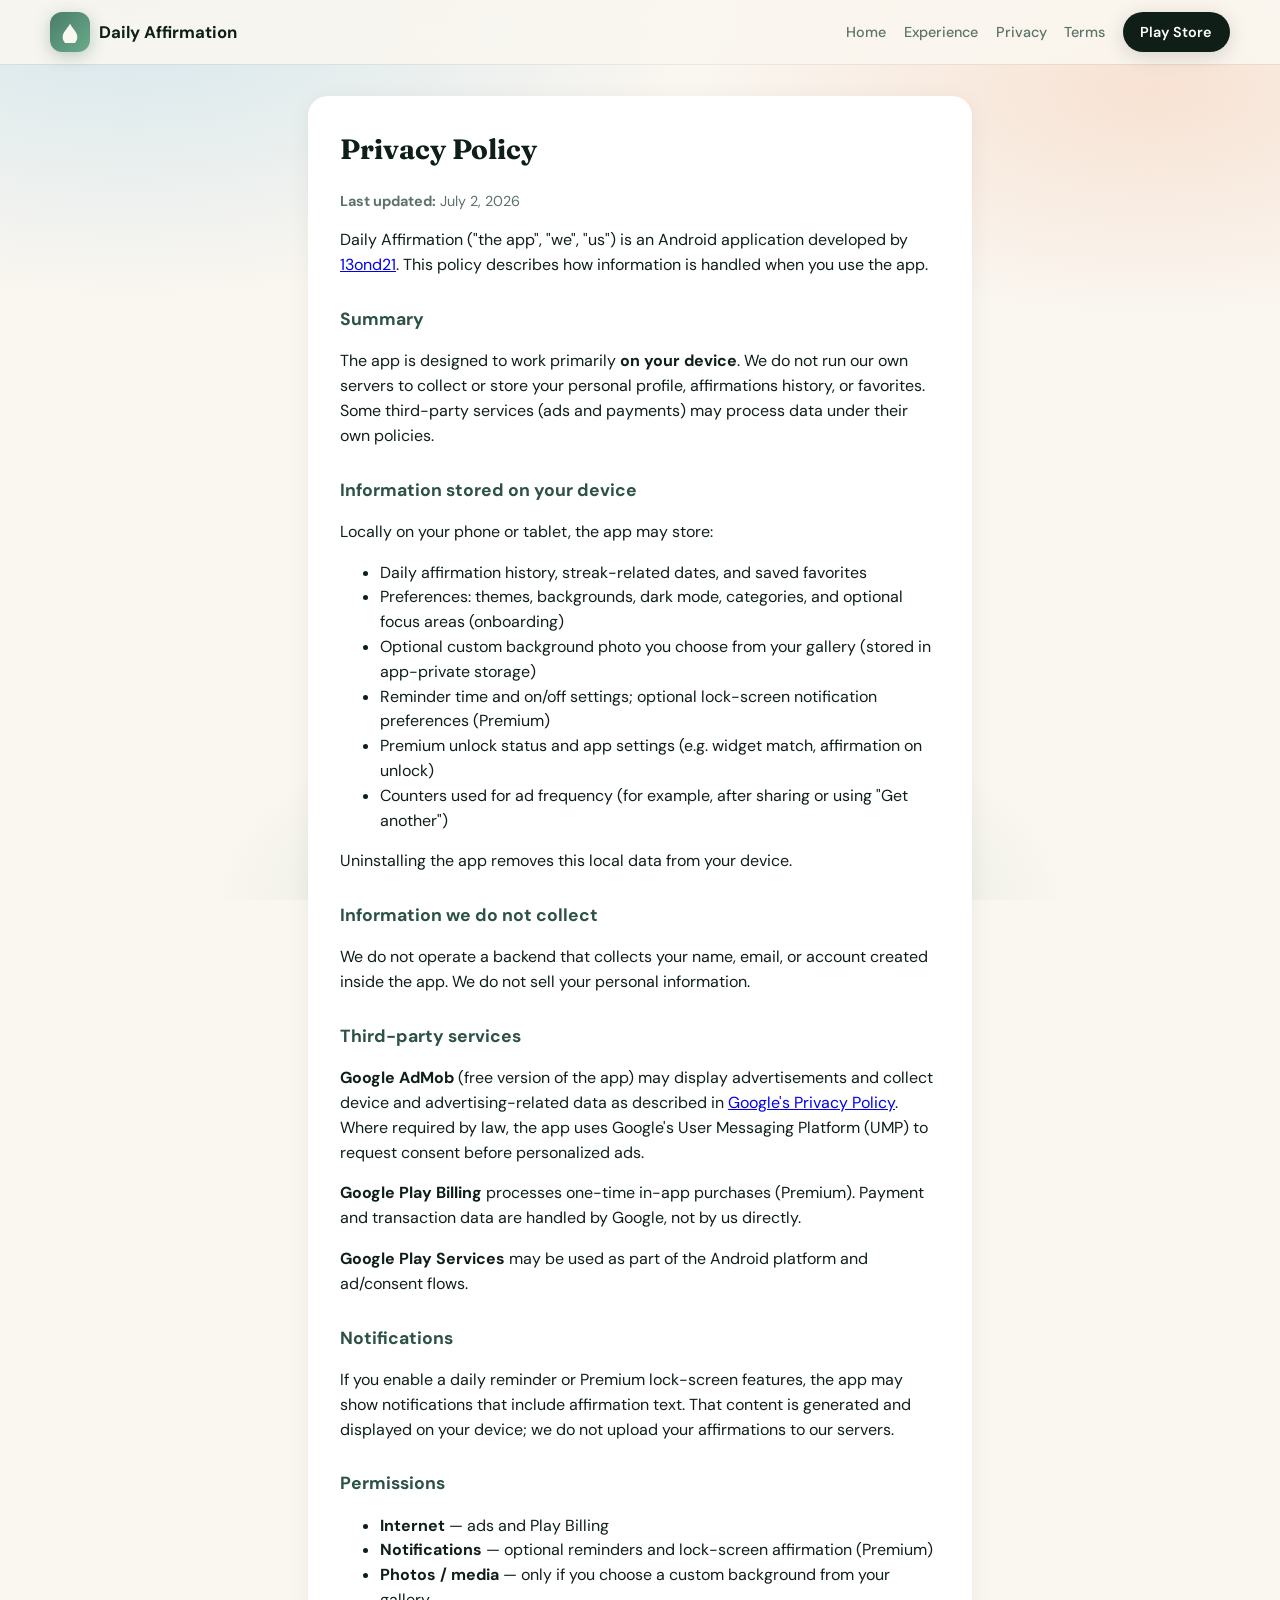
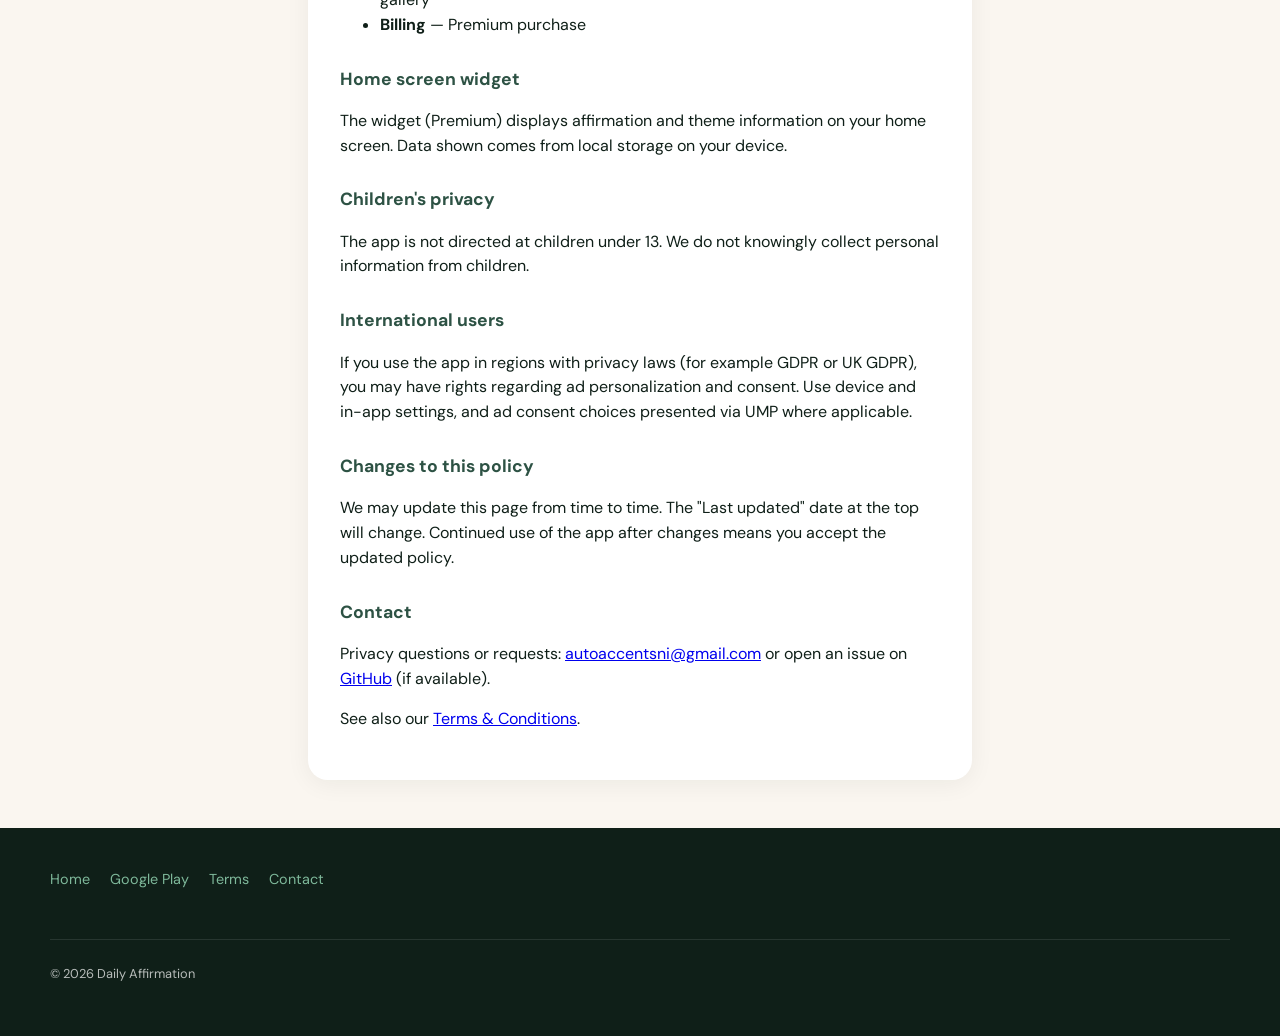
==== privacy-policy.html @ a5d5b6cd "Visual landing page: phones, bento, motion, typography" ====
<!DOCTYPE html>
<html lang="en">
<head>
  <meta charset="utf-8" />
  <meta name="viewport" content="width=device-width, initial-scale=1" />
  <title>Privacy Policy — Daily Affirmation</title>
  <link rel="stylesheet" href="styles.css" />
</head>
<body>
  <div class="page-bg" aria-hidden="true"></div>
  <header class="site-header is-scrolled">
    <div class="site-header-inner">
      <a class="brand" href="index.html"><span class="brand-mark" aria-hidden="true"><svg width="22" height="22" viewBox="0 0 24 24" fill="none"><path d="M12 3C8 10 4 12 4 18a8 8 0 1016 0c0-6-4-8-8-15z" fill="#faf6f0"/></svg></span> Daily Affirmation</a>
      <nav>
        <a href="index.html">Home</a>
        <a href="index.html#experience">Experience</a>
        <a href="privacy-policy.html">Privacy</a>
        <a href="terms-and-conditions.html">Terms</a>
        <a class="nav-cta" href="https://play.google.com/store/apps/details?id=com.dailyaffirmation.app" target="_blank" rel="noopener noreferrer">Play Store</a>
      </nav>
    </div>
  </header>
  <main class="legal">
    <div class="card">
      <h1>Privacy Policy</h1>
      <p class="meta"><strong>Last updated:</strong> July 2, 2026</p>
      <p>
        Daily Affirmation (&quot;the app&quot;, &quot;we&quot;, &quot;us&quot;) is an Android application developed by
        <a href="https://github.com/13ond21">13ond21</a>. This policy describes how information is handled when you use the app.
      </p>

      <h2>Summary</h2>
      <p>
        The app is designed to work primarily <strong>on your device</strong>. We do not run our own servers to collect or store your personal profile, affirmations history, or favorites. Some third-party services (ads and payments) may process data under their own policies.
      </p>

      <h2>Information stored on your device</h2>
      <p>Locally on your phone or tablet, the app may store:</p>
      <ul>
        <li>Daily affirmation history, streak-related dates, and saved favorites</li>
        <li>Preferences: themes, backgrounds, dark mode, categories, and optional focus areas (onboarding)</li>
        <li>Optional custom background photo you choose from your gallery (stored in app-private storage)</li>
        <li>Reminder time and on/off settings; optional lock-screen notification preferences (Premium)</li>
        <li>Premium unlock status and app settings (e.g. widget match, affirmation on unlock)</li>
        <li>Counters used for ad frequency (for example, after sharing or using &quot;Get another&quot;)</li>
      </ul>
      <p>Uninstalling the app removes this local data from your device.</p>

      <h2>Information we do not collect</h2>
      <p>
        We do not operate a backend that collects your name, email, or account created inside the app. We do not sell your personal information.
      </p>

      <h2>Third-party services</h2>
      <p><strong>Google AdMob</strong> (free version of the app) may display advertisements and collect device and advertising-related data as described in
        <a href="https://policies.google.com/privacy" rel="noopener">Google&apos;s Privacy Policy</a>.
        Where required by law, the app uses Google&apos;s User Messaging Platform (UMP) to request consent before personalized ads.
      </p>
      <p>
        <strong>Google Play Billing</strong> processes one-time in-app purchases (Premium). Payment and transaction data are handled by Google, not by us directly.
      </p>
      <p>
        <strong>Google Play Services</strong> may be used as part of the Android platform and ad/consent flows.
      </p>

      <h2>Notifications</h2>
      <p>
        If you enable a daily reminder or Premium lock-screen features, the app may show notifications that include affirmation text.
        That content is generated and displayed on your device; we do not upload your affirmations to our servers.
      </p>

      <h2>Permissions</h2>
      <ul>
        <li><strong>Internet</strong> — ads and Play Billing</li>
        <li><strong>Notifications</strong> — optional reminders and lock-screen affirmation (Premium)</li>
        <li><strong>Photos / media</strong> — only if you choose a custom background from your gallery</li>
        <li><strong>Billing</strong> — Premium purchase</li>
      </ul>

      <h2>Home screen widget</h2>
      <p>
        The widget (Premium) displays affirmation and theme information on your home screen. Data shown comes from local storage on your device.
      </p>

      <h2>Children&apos;s privacy</h2>
      <p>
        The app is not directed at children under 13. We do not knowingly collect personal information from children.
      </p>

      <h2>International users</h2>
      <p>
        If you use the app in regions with privacy laws (for example GDPR or UK GDPR), you may have rights regarding ad personalization and consent. Use device and in-app settings, and ad consent choices presented via UMP where applicable.
      </p>

      <h2>Changes to this policy</h2>
      <p>
        We may update this page from time to time. The &quot;Last updated&quot; date at the top will change. Continued use of the app after changes means you accept the updated policy.
      </p>

      <h2>Contact</h2>
      <p>
        Privacy questions or requests:
        <a href="mailto:autoaccentsni@gmail.com">autoaccentsni@gmail.com</a>
        or open an issue on
        <a href="https://github.com/13ond21/daily-affirmation-legal/issues">GitHub</a> (if available).
      </p>
      <p>See also our <a href="terms-and-conditions.html">Terms &amp; Conditions</a>.</p>
    </div>
  </main>
  <footer class="site-footer">
    <div class="footer-inner">
      <div class="footer-links">
        <a href="index.html">Home</a>
        <a href="https://play.google.com/store/apps/details?id=com.dailyaffirmation.app" target="_blank" rel="noopener noreferrer">Google Play</a>
        <a href="terms-and-conditions.html">Terms</a>
        <a href="mailto:autoaccentsni@gmail.com">Contact</a>
      </div>
      <p class="footer-copy">&copy; 2026 Daily Affirmation</p>
    </div>
  </footer>
</body>
</html>
---- styles.css ----
@import url("https://fonts.googleapis.com/css2?family=Fraunces:ital,opsz,wght@0,9..144,500;0,9..144,700;1,9..144,500&family=DM+Sans:ital,opsz,wght@0,9..40,400;0,9..40,500;0,9..40,600;0,9..40,700;1,9..40,400&display=swap");

:root {
  --font-display: "Fraunces", Georgia, serif;
  --font-body: "DM Sans", system-ui, sans-serif;
  --ink: #0f1f18;
  --ink-soft: #2a4038;
  --muted: #5c7369;
  --mint: #7eb89a;
  --sage: #4a7c6a;
  --sage-deep: #2d5244;
  --cream: #faf6f0;
  --peach: #f4c4a8;
  --lavender: #c8b8e8;
  --sky: #a8d4e8;
  --card: rgba(255, 255, 255, 0.72);
  --glass: rgba(255, 255, 255, 0.55);
  --radius: 20px;
  --radius-lg: 28px;
  --shadow: 0 24px 80px rgba(15, 31, 24, 0.12);
  --max: 1180px;
  --play: #0d0d0d;
}

*, *::before, *::after { box-sizing: border-box; }
html { scroll-behavior: smooth; }

body {
  margin: 0;
  font-family: var(--font-body);
  color: var(--ink);
  background: var(--cream);
  line-height: 1.55;
  overflow-x: hidden;
}

/* Ambient background */
.page-bg {
  position: fixed;
  inset: 0;
  z-index: -1;
  background:
    radial-gradient(ellipse 80% 60% at 10% 0%, rgba(168, 212, 232, 0.45) 0%, transparent 55%),
    radial-gradient(ellipse 70% 50% at 90% 10%, rgba(244, 196, 168, 0.4) 0%, transparent 50%),
    radial-gradient(ellipse 60% 40% at 50% 100%, rgba(126, 184, 154, 0.35) 0%, transparent 55%),
    var(--cream);
}

/* Header */
.site-header {
  position: fixed;
  top: 0;
  left: 0;
  right: 0;
  z-index: 200;
  padding: 0.75rem 1.25rem;
  transition: background 0.3s, box-shadow 0.3s;
}

.site-header.is-scrolled {
  background: rgba(250, 246, 240, 0.88);
  backdrop-filter: blur(16px);
  box-shadow: 0 1px 0 rgba(15, 31, 24, 0.06);
}

.site-header-inner {
  max-width: var(--max);
  margin: 0 auto;
  display: flex;
  align-items: center;
  justify-content: space-between;
  gap: 1rem;
}

.brand {
  display: flex;
  align-items: center;
  gap: 0.55rem;
  text-decoration: none;
  color: var(--ink);
  font-weight: 700;
  font-size: 1.05rem;
}

.brand-mark {
  width: 40px;
  height: 40px;
  border-radius: 12px;
  background: linear-gradient(135deg, var(--sage) 0%, #6aab8a 100%);
  box-shadow: 0 4px 16px rgba(74, 124, 106, 0.35);
  display: grid;
  place-items: center;
}

.brand-mark svg { display: block; }

nav {
  display: flex;
  align-items: center;
  gap: 0.15rem 1.1rem;
}

nav a {
  color: var(--muted);
  text-decoration: none;
  font-size: 0.9rem;
  font-weight: 500;
  padding: 0.35rem 0;
}

nav a:hover { color: var(--sage-deep); }

.nav-cta {
  background: var(--ink) !important;
  color: #fff !important;
  padding: 0.55rem 1.1rem !important;
  border-radius: 999px;
  font-weight: 600 !important;
  box-shadow: 0 4px 20px rgba(0, 0, 0, 0.15);
}

.nav-cta:hover { transform: translateY(-1px); color: #fff !important; }

@media (max-width: 720px) {
  nav a:not(.nav-cta) { display: none; }
}

/* Hero */
.hero {
  padding: 7rem 1.25rem 4rem;
  position: relative;
}

.hero-grid {
  max-width: var(--max);
  margin: 0 auto;
  display: grid;
  grid-template-columns: 1fr;
  gap: 3rem;
  align-items: center;
}

@media (min-width: 960px) {
  .hero-grid { grid-template-columns: 1fr 1.05fr; gap: 2rem; }
}

.hero-copy { position: relative; z-index: 2; }

.pill-row {
  display: flex;
  flex-wrap: wrap;
  gap: 0.5rem;
  margin-bottom: 1.25rem;
}

.pill {
  font-size: 0.72rem;
  font-weight: 600;
  letter-spacing: 0.04em;
  text-transform: uppercase;
  padding: 0.4rem 0.85rem;
  border-radius: 999px;
  background: var(--glass);
  border: 1px solid rgba(255, 255, 255, 0.8);
  backdrop-filter: blur(8px);
  color: var(--sage-deep);
}

.hero h1 {
  font-family: var(--font-display);
  font-size: clamp(2.35rem, 5.5vw, 3.5rem);
  font-weight: 700;
  line-height: 1.08;
  margin: 0 0 1.1rem;
  letter-spacing: -0.02em;
}

.hero h1 em {
  font-style: italic;
  font-weight: 500;
  color: var(--sage);
}

.hero-lead {
  font-size: 1.12rem;
  color: var(--muted);
  max-width: 28rem;
  margin: 0 0 1.75rem;
}

.store-row {
  display: flex;
  flex-wrap: wrap;
  gap: 0.85rem;
  align-items: center;
}

.play-badge {
  display: inline-flex;
  align-items: center;
  gap: 0.65rem;
  padding: 0.65rem 1.25rem 0.65rem 1rem;
  background: var(--play);
  color: #fff;
  text-decoration: none;
  border-radius: 14px;
  transition: transform 0.2s, box-shadow 0.2s;
  box-shadow: 0 12px 40px rgba(0, 0, 0, 0.2);
}

.play-badge:hover {
  transform: translateY(-3px) scale(1.02);
  box-shadow: 0 20px 50px rgba(0, 0, 0, 0.25);
  color: #fff;
}

.play-badge-text { display: flex; flex-direction: column; line-height: 1.15; }
.play-badge-text small { font-size: 0.65rem; opacity: 0.85; font-weight: 500; }
.play-badge-text strong { font-size: 1.05rem; font-weight: 700; }

.link-arrow {
  color: var(--sage-deep);
  font-weight: 600;
  text-decoration: none;
  display: inline-flex;
  align-items: center;
  gap: 0.35rem;
}

.link-arrow:hover { gap: 0.55rem; }

/* Phone cluster */
.phone-stage {
  position: relative;
  min-height: 420px;
  display: flex;
  justify-content: center;
  align-items: center;
}

.phone-float {
  position: absolute;
  width: min(200px, 42vw);
  border-radius: 32px;
  padding: 10px;
  background: linear-gradient(145deg, #2a2a2e, #0a0a0c);
  box-shadow: var(--shadow);
  transition: transform 0.5s cubic-bezier(0.22, 1, 0.36, 1);
}

.phone-float:nth-child(1) {
  transform: rotate(-12deg) translateX(-55%) translateY(8%);
  z-index: 1;
  opacity: 0.92;
}

.phone-float:nth-child(2) {
  transform: rotate(0deg) translateY(-4%);
  z-index: 3;
  width: min(230px, 48vw);
}

.phone-float:nth-child(3) {
  transform: rotate(11deg) translateX(55%) translateY(12%);
  z-index: 2;
  opacity: 0.92;
}

@media (max-width: 959px) {
  .phone-float:nth-child(1),
  .phone-float:nth-child(3) { display: none; }
  .phone-float:nth-child(2) { position: relative; transform: none; }
  .phone-stage { min-height: auto; }
}

.phone-screen {
  border-radius: 26px;
  overflow: hidden;
  aspect-ratio: 9 / 19.5;
  display: flex;
  flex-direction: column;
  font-size: 10px;
}

.screen-home {
  background: linear-gradient(165deg, #5a8a6e 0%, #1a3328 55%, #0d1812 100%);
  padding: 1.4em 1em 0.8em;
  flex: 1;
  display: flex;
  flex-direction: column;
}

.screen-status {
  height: 1.2em;
  opacity: 0.5;
  border-radius: 4px;
  background: rgba(255,255,255,0.2);
  margin-bottom: 1.5em;
  width: 35%;
}

.screen-quote {
  flex: 1;
  display: flex;
  align-items: center;
  justify-content: center;
  text-align: center;
  color: #f8f4ee;
  font-family: var(--font-display);
  font-size: 1.15em;
  line-height: 1.45;
  padding: 0 0.5em;
  font-style: italic;
}

.screen-chips {
  display: flex;
  gap: 0.4em;
  justify-content: center;
  flex-wrap: wrap;
  margin-bottom: 0.8em;
}

.screen-chips span {
  padding: 0.35em 0.65em;
  border-radius: 999px;
  background: rgba(255,255,255,0.15);
  color: rgba(255,255,255,0.9);
  font-size: 0.75em;
  font-weight: 600;
}

.screen-nav {
  display: flex;
  justify-content: space-around;
  padding: 0.65em 0;
  background: rgba(0,0,0,0.35);
  border-radius: 16px 16px 0 0;
  margin: 0 -1em -0.8em;
}

.screen-nav span {
  font-size: 0.7em;
  color: rgba(255,255,255,0.45);
  font-weight: 600;
}

.screen-nav span.active { color: #b8e8d0; }

.screen-themes {
  background: linear-gradient(180deg, #e8f4f0, #fff);
  padding: 1em;
  flex: 1;
}

.theme-grid-mini {
  display: grid;
  grid-template-columns: repeat(3, 1fr);
  gap: 0.45em;
  margin-top: 0.8em;
}

.theme-tile {
  aspect-ratio: 1;
  border-radius: 10px;
  border: 2px solid transparent;
}

.theme-tile.sel { border-color: var(--sage); }

.screen-discover {
  background: #f5f0e8;
  padding: 1em;
  flex: 1;
}

.cat-list {
  display: flex;
  flex-direction: column;
  gap: 0.4em;
  margin-top: 0.6em;
}

.cat-row {
  display: flex;
  align-items: center;
  gap: 0.5em;
  padding: 0.5em 0.6em;
  background: #fff;
  border-radius: 10px;
  font-size: 0.85em;
  font-weight: 600;
  color: var(--ink-soft);
}

.cat-dot {
  width: 8px;
  height: 8px;
  border-radius: 50%;
  background: var(--mint);
}

/* Marquee */
.marquee-wrap {
  overflow: hidden;
  padding: 1.25rem 0;
  border-block: 1px solid rgba(15, 31, 24, 0.06);
  background: rgba(255, 255, 255, 0.4);
}

.marquee {
  display: flex;
  gap: 0.75rem;
  width: max-content;
  animation: marquee 35s linear infinite;
}

@media (prefers-reduced-motion: reduce) {
  .marquee { animation: none; flex-wrap: wrap; justify-content: center; width: 100%; padding: 0 1rem; }
}

@keyframes marquee {
  0% { transform: translateX(0); }
  100% { transform: translateX(-50%); }
}

.marquee span {
  flex-shrink: 0;
  padding: 0.5rem 1rem;
  background: #fff;
  border-radius: 999px;
  font-size: 0.85rem;
  font-weight: 600;
  color: var(--ink-soft);
  box-shadow: 0 2px 12px rgba(0,0,0,0.04);
}

/* Sections */
.section {
  padding: 5rem 1.25rem;
}

.section-head {
  max-width: 36rem;
  margin: 0 auto 3rem;
  text-align: center;
}

.section-head h2 {
  font-family: var(--font-display);
  font-size: clamp(1.85rem, 4vw, 2.5rem);
  margin: 0 0 0.75rem;
  letter-spacing: -0.02em;
}

.section-head p {
  margin: 0;
  color: var(--muted);
  font-size: 1.05rem;
}

/* Bento */
.bento {
  max-width: var(--max);
  margin: 0 auto;
  display: grid;
  grid-template-columns: repeat(12, 1fr);
  gap: 1rem;
}

.bento-card {
  grid-column: span 12;
  border-radius: var(--radius-lg);
  padding: 1.75rem;
  position: relative;
  overflow: hidden;
  min-height: 200px;
  display: flex;
  flex-direction: column;
  justify-content: flex-end;
  border: 1px solid rgba(255, 255, 255, 0.6);
  box-shadow: 0 8px 32px rgba(15, 31, 24, 0.06);
}

@media (min-width: 700px) {
  .bento-card.span-7 { grid-column: span 7; }
  .bento-card.span-5 { grid-column: span 5; }
  .bento-card.span-4 { grid-column: span 4; }
  .bento-card.span-8 { grid-column: span 8; }
  .bento-card.span-6 { grid-column: span 6; }
}

.bento-card h3 {
  font-family: var(--font-display);
  font-size: 1.35rem;
  margin: 0 0 0.4rem;
  position: relative;
  z-index: 1;
}

.bento-card p {
  margin: 0;
  font-size: 0.95rem;
  color: var(--ink-soft);
  opacity: 0.9;
  position: relative;
  z-index: 1;
  max-width: 28rem;
}

.bento-icon {
  position: absolute;
  top: 1.25rem;
  right: 1.25rem;
  width: 48px;
  height: 48px;
  border-radius: 14px;
  background: rgba(255,255,255,0.5);
  display: grid;
  place-items: center;
}

.bento-deco {
  position: absolute;
  inset: 0;
  pointer-events: none;
}

.card-daily { background: linear-gradient(135deg, #d4ebe4 0%, #a8d4c8 100%); }
.card-themes { background: linear-gradient(135deg, #f0e0f8 0%, #c8b8e8 50%, #a8d4e8 100%); }
.card-streak { background: linear-gradient(135deg, #fff0e0 0%, #f4c4a8 100%); }
.card-widget { background: linear-gradient(135deg, #1a3328 0%, #2d5244 100%); color: #fff; }
.card-widget p { color: rgba(255,255,255,0.85); }
.card-widget h3 { color: #fff; }

.widget-preview {
  position: absolute;
  top: 1.5rem;
  left: 1.5rem;
  right: 3rem;
  padding: 1rem;
  background: rgba(255,255,255,0.12);
  border-radius: 16px;
  backdrop-filter: blur(8px);
  font-size: 0.8rem;
  font-style: italic;
  color: #e8f4f0;
  line-height: 1.4;
}

.card-library { background: linear-gradient(135deg, #faf6f0 0%, #e8ddd0 100%); }
.card-voice { background: linear-gradient(135deg, #e0eef5 0%, #b8d4e8 100%); }

/* Visual strip */
.visual-strip {
  max-width: var(--max);
  margin: 0 auto;
  display: grid;
  grid-template-columns: 1fr;
  gap: 2rem;
  align-items: center;
}

@media (min-width: 900px) {
  .visual-strip { grid-template-columns: 1fr 1fr; }
}

.strip-panel {
  border-radius: var(--radius-lg);
  padding: 2rem;
  background: #fff;
  box-shadow: var(--shadow);
  border: 1px solid rgba(15, 31, 24, 0.05);
}

.swatches {
  display: flex;
  gap: 0.65rem;
  flex-wrap: wrap;
  margin-top: 1.25rem;
}

.swatch {
  width: 52px;
  height: 52px;
  border-radius: 50%;
  box-shadow: 0 4px 16px rgba(0,0,0,0.12);
  border: 3px solid #fff;
}

.swatch.ring { outline: 3px solid var(--sage); outline-offset: 2px; }

/* Premium */
.premium-section {
  background: var(--ink);
  color: #fff;
  border-radius: var(--radius-lg);
  max-width: var(--max);
  margin: 0 auto;
  padding: 3rem 2rem;
  position: relative;
  overflow: hidden;
}

.premium-section::before {
  content: "";
  position: absolute;
  width: 400px;
  height: 400px;
  background: radial-gradient(circle, rgba(126, 184, 154, 0.35) 0%, transparent 70%);
  top: -100px;
  right: -100px;
}

.premium-grid {
  display: grid;
  grid-template-columns: 1fr;
  gap: 2rem;
  position: relative;
  z-index: 1;
}

@media (min-width: 768px) {
  .premium-grid { grid-template-columns: 1fr 1fr; align-items: center; }
}

.premium-section h2 {
  font-family: var(--font-display);
  font-size: 2rem;
  margin: 0 0 1rem;
}

.premium-list {
  list-style: none;
  padding: 0;
  margin: 0;
}

.premium-list li {
  padding: 0.55rem 0 0.55rem 1.75rem;
  position: relative;
  color: rgba(255,255,255,0.9);
  font-size: 0.98rem;
}

.premium-list li::before {
  content: "";
  position: absolute;
  left: 0;
  top: 0.85rem;
  width: 8px;
  height: 8px;
  border-radius: 50%;
  background: var(--mint);
  box-shadow: 0 0 12px var(--mint);
}

.play-badge.light {
  background: #fff;
  color: var(--ink);
}

.play-badge.light:hover { color: var(--ink); }

/* Stats */
.stats-row {
  display: grid;
  grid-template-columns: repeat(3, 1fr);
  gap: 1rem;
  max-width: var(--max);
  margin: 0 auto 3rem;
  text-align: center;
}

.stat-num {
  font-family: var(--font-display);
  font-size: 2rem;
  font-weight: 700;
  color: var(--sage-deep);
  display: block;
}

.stat-label {
  font-size: 0.8rem;
  color: var(--muted);
  font-weight: 600;
  text-transform: uppercase;
  letter-spacing: 0.05em;
}

/* CTA */
.cta-final {
  text-align: center;
  padding: 4rem 1.25rem 5rem;
}

.cta-final h2 {
  font-family: var(--font-display);
  font-size: clamp(1.75rem, 4vw, 2.25rem);
  margin: 0 0 1.5rem;
}

/* Reveal */
[data-reveal] {
  opacity: 0;
  transform: translateY(28px);
  transition: opacity 0.7s ease, transform 0.7s cubic-bezier(0.22, 1, 0.36, 1);
}

[data-reveal].is-visible {
  opacity: 1;
  transform: translateY(0);
}

[data-reveal-delay="1"] { transition-delay: 0.1s; }
[data-reveal-delay="2"] { transition-delay: 0.2s; }

/* Legal pages */
main.legal {
  max-width: 44rem;
  margin: 0 auto;
  padding: 6rem 1.25rem 3rem;
}

.card {
  background: #fff;
  border-radius: var(--radius);
  padding: 2rem;
  box-shadow: 0 4px 24px rgba(15, 31, 24, 0.06);
}

.card h1 { font-family: var(--font-display); font-size: 1.75rem; margin-top: 0; }
.card h2 { font-size: 1.1rem; margin-top: 1.75rem; color: var(--sage-deep); }
.meta { color: var(--muted); font-size: 0.9rem; }

.site-footer {
  background: var(--ink);
  color: rgba(255, 255, 255, 0.7);
  padding: 2.5rem 1.25rem;
  font-size: 0.9rem;
}

.footer-inner {
  max-width: var(--max);
  margin: 0 auto;
  display: flex;
  flex-wrap: wrap;
  justify-content: space-between;
  gap: 1.5rem;
}

.site-footer a { color: var(--mint); text-decoration: none; }
.footer-links { display: flex; flex-wrap: wrap; gap: 1.25rem; }
.footer-copy { width: 100%; margin-top: 1.5rem; padding-top: 1.5rem; border-top: 1px solid rgba(255,255,255,0.1); font-size: 0.8rem; }
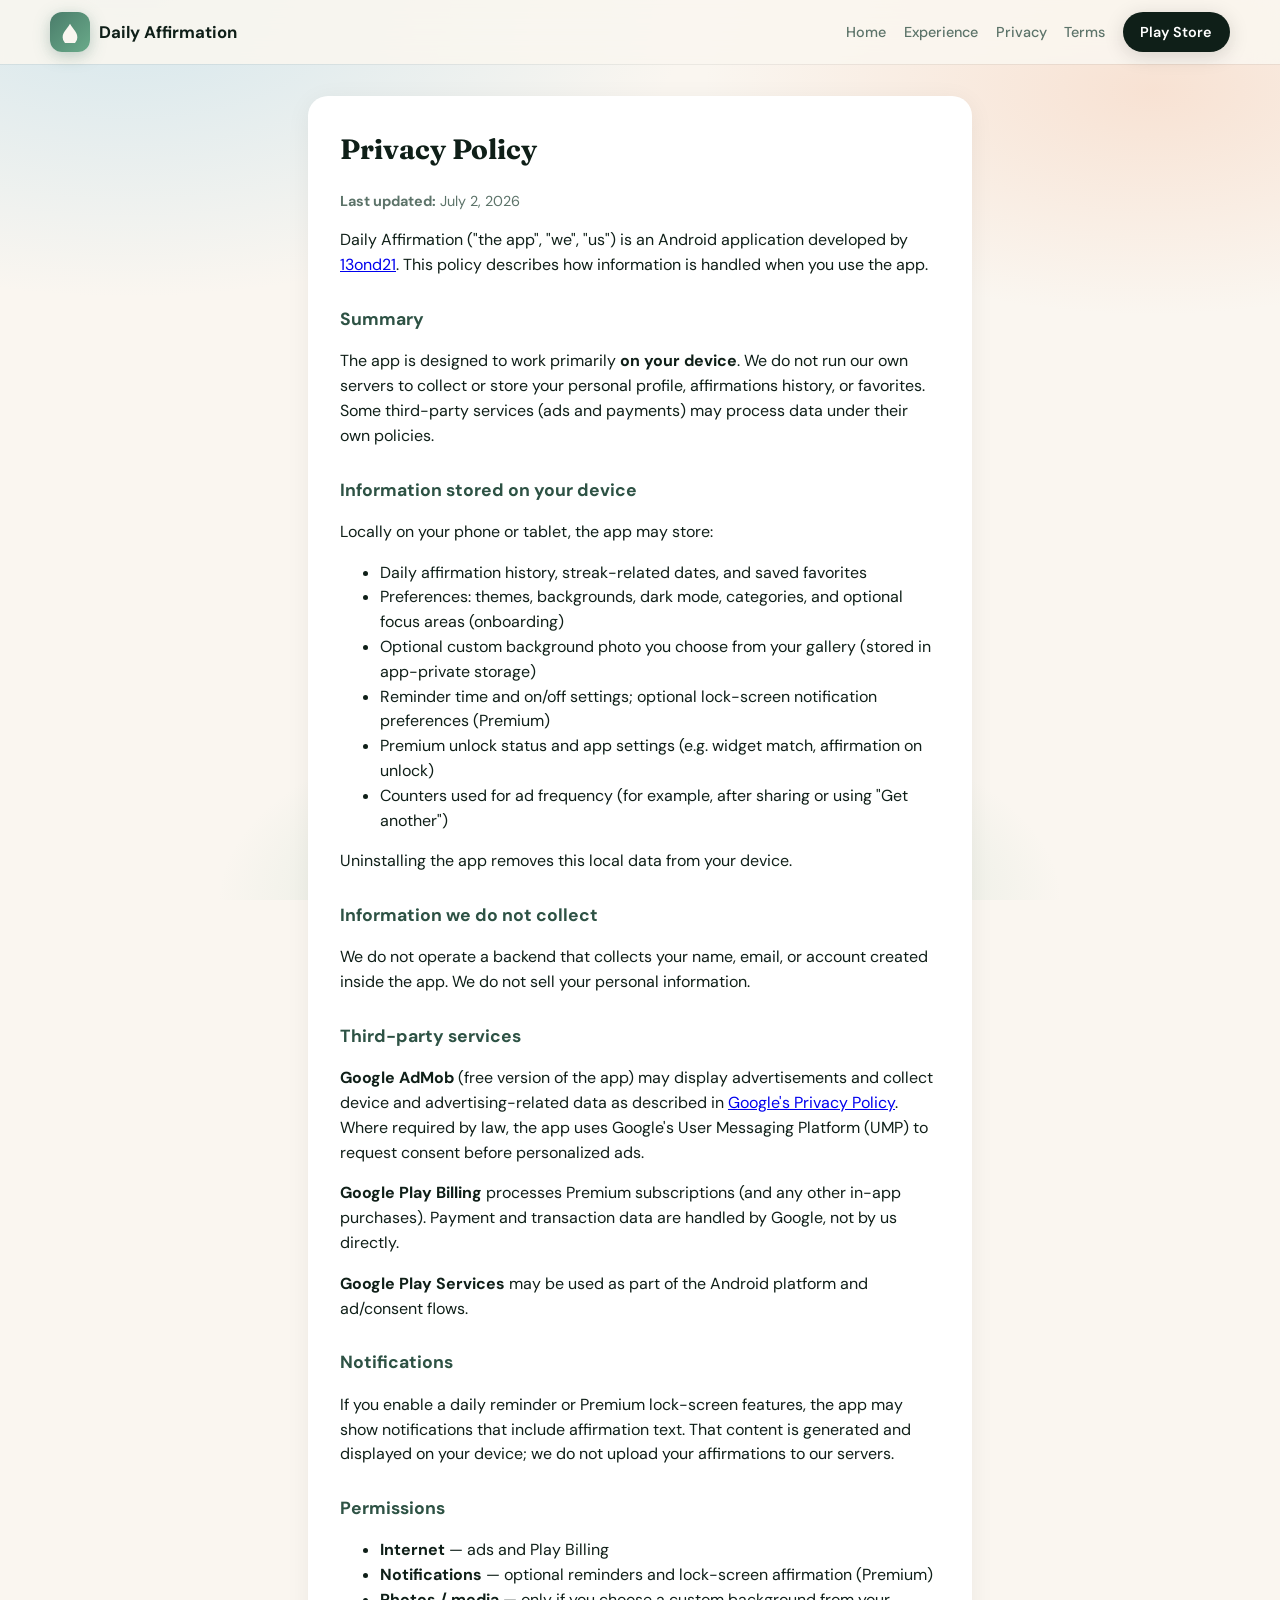
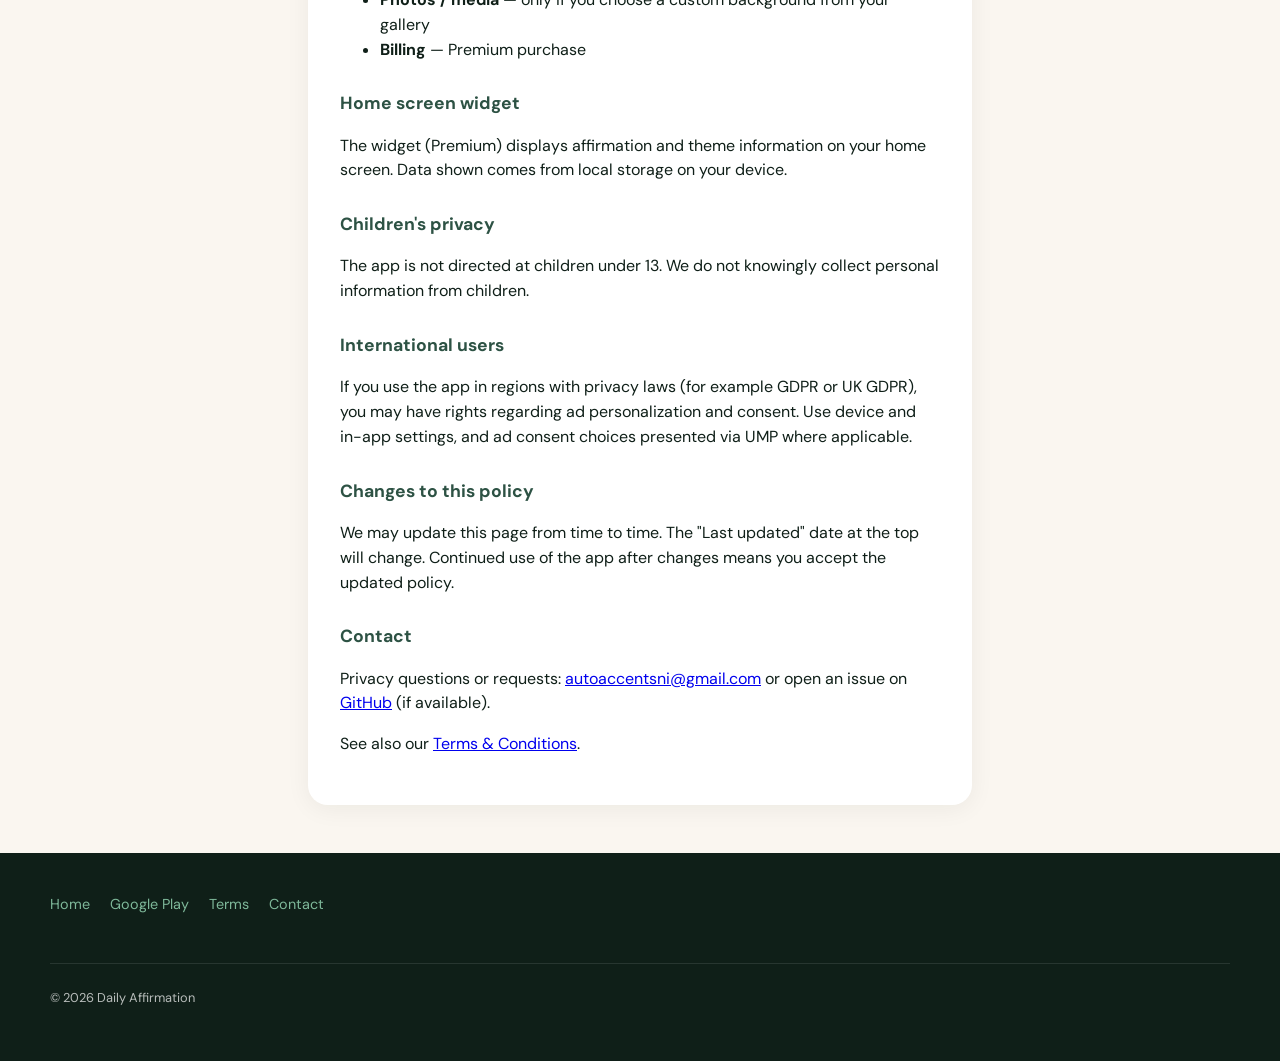
==== commit f04e4081: "Update Daily Affirmation site and legal pages" ====
--- a/privacy-policy.html
+++ b/privacy-policy.html
@@ -57,7 +57,7 @@
         Where required by law, the app uses Google&apos;s User Messaging Platform (UMP) to request consent before personalized ads.
       </p>
       <p>
-        <strong>Google Play Billing</strong> processes one-time in-app purchases (Premium). Payment and transaction data are handled by Google, not by us directly.
+        <strong>Google Play Billing</strong> processes Premium subscriptions (and any other in-app purchases). Payment and transaction data are handled by Google, not by us directly.
       </p>
       <p>
         <strong>Google Play Services</strong> may be used as part of the Android platform and ad/consent flows.
--- a/styles.css
+++ b/styles.css
@@ -340,7 +340,7 @@
 }
 
 .screen-nav span {
-  font-size: 0.7em;
+  font-size: 0.62em;
   color: rgba(255,255,255,0.45);
   font-weight: 600;
 }
@@ -548,6 +548,55 @@
   line-height: 1.4;
 }
 
+.widget-preview-outline {
+  background: transparent;
+  backdrop-filter: none;
+  text-shadow:
+    -1px -1px 0 rgba(15, 31, 24, 0.55),
+    1px -1px 0 rgba(15, 31, 24, 0.55),
+    -1px 1px 0 rgba(15, 31, 24, 0.55),
+    1px 1px 0 rgba(15, 31, 24, 0.55),
+    0 2px 8px rgba(0, 0, 0, 0.35);
+}
+
+.card-paid {
+  background: linear-gradient(135deg, #1a2830 0%, #2d4a42 45%, #4a7c6a 100%);
+  color: #fff;
+  min-height: 240px;
+  justify-content: flex-end;
+}
+
+.card-paid h3 { color: #fff; }
+.card-paid p { color: rgba(255, 255, 255, 0.88); max-width: 32rem; }
+.card-paid strong { color: #b8e8d0; }
+
+.paid-thumb-grid {
+  position: absolute;
+  top: 1rem;
+  right: 1rem;
+  left: 1rem;
+  display: grid;
+  grid-template-columns: repeat(6, 1fr);
+  gap: 0.35rem;
+  max-height: 42%;
+  opacity: 0.95;
+}
+
+.paid-thumb-grid img {
+  width: 100%;
+  aspect-ratio: 1;
+  object-fit: cover;
+  border-radius: 10px;
+  border: 2px solid rgba(255, 255, 255, 0.25);
+  box-shadow: 0 4px 16px rgba(0, 0, 0, 0.25);
+}
+
+@media (max-width: 700px) {
+  .paid-thumb-grid { grid-template-columns: repeat(3, 1fr); max-height: 50%; }
+}
+
+.card-discover { background: linear-gradient(135deg, #f5f0e8 0%, #d4e8f2 100%); }
+
 .card-library { background: linear-gradient(135deg, #faf6f0 0%, #e8ddd0 100%); }
 .card-voice { background: linear-gradient(135deg, #e0eef5 0%, #b8d4e8 100%); }
 
@@ -672,6 +721,74 @@
   text-align: center;
 }
 
+.stats-row-4 {
+  grid-template-columns: repeat(2, 1fr);
+}
+
+@media (min-width: 720px) {
+  .stats-row-4 { grid-template-columns: repeat(4, 1fr); }
+}
+
+/* Screenshot gallery (#experience) */
+.screenshot-gallery {
+  max-width: var(--max);
+  margin: 3.5rem auto 0;
+  padding: 0 0.25rem;
+}
+
+.gallery-title {
+  font-family: var(--font-display);
+  font-size: 1.5rem;
+  margin: 0 0 0.35rem;
+  text-align: center;
+}
+
+.gallery-lead {
+  text-align: center;
+  color: var(--muted);
+  margin: 0 0 1.75rem;
+  font-size: 1rem;
+}
+
+.gallery-track {
+  display: flex;
+  gap: 1.25rem;
+  overflow-x: auto;
+  padding: 0.5rem 0 1.25rem;
+  scroll-snap-type: x mandatory;
+  -webkit-overflow-scrolling: touch;
+  scrollbar-width: thin;
+}
+
+.gallery-item {
+  flex: 0 0 auto;
+  margin: 0;
+  scroll-snap-align: center;
+  text-align: center;
+}
+
+.gallery-item img {
+  display: block;
+  width: min(200px, 38vw);
+  height: auto;
+  border-radius: 22px;
+  box-shadow: var(--shadow);
+  border: 4px solid #fff;
+}
+
+.gallery-item figcaption {
+  margin-top: 0.65rem;
+  font-size: 0.8rem;
+  font-weight: 600;
+  color: var(--muted);
+  text-transform: uppercase;
+  letter-spacing: 0.06em;
+}
+
+@media (min-width: 900px) {
+  .gallery-item img { width: 220px; }
+}
+
 .stat-num {
   font-family: var(--font-display);
   font-size: 2rem;
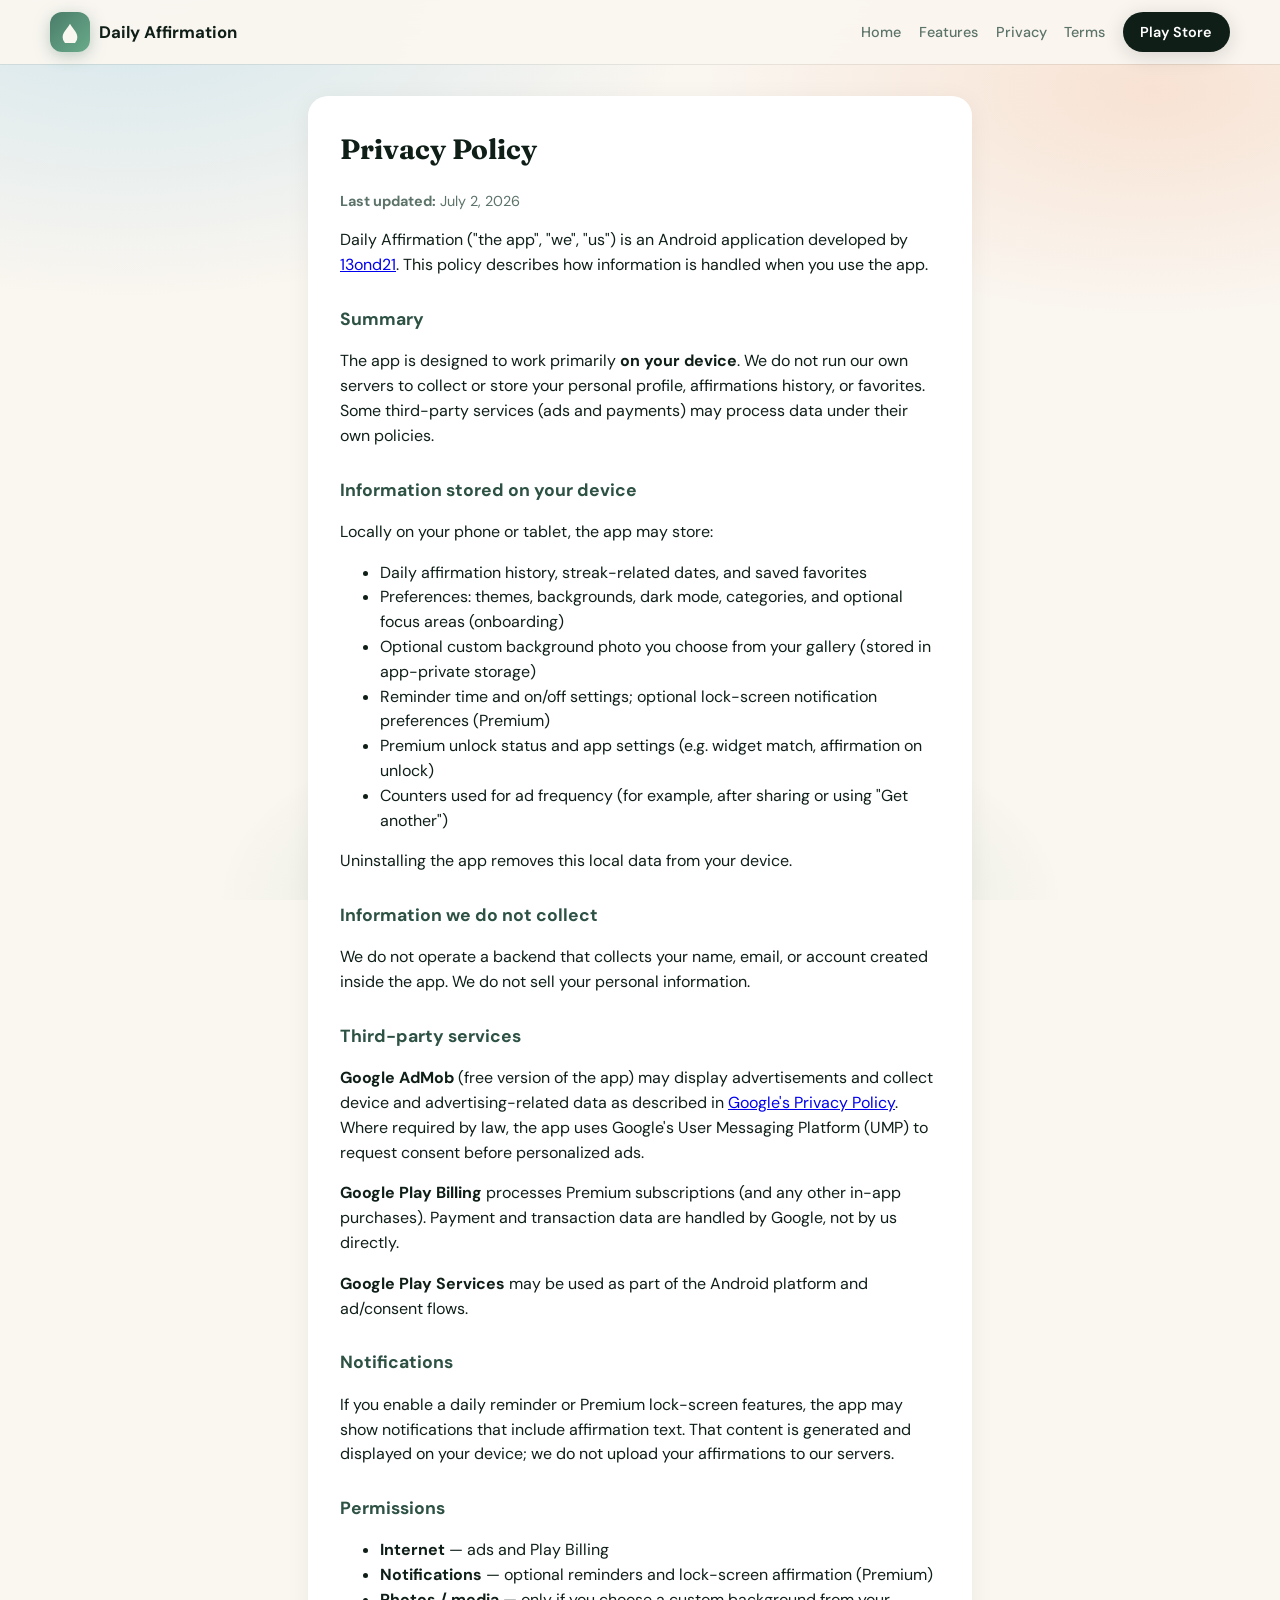
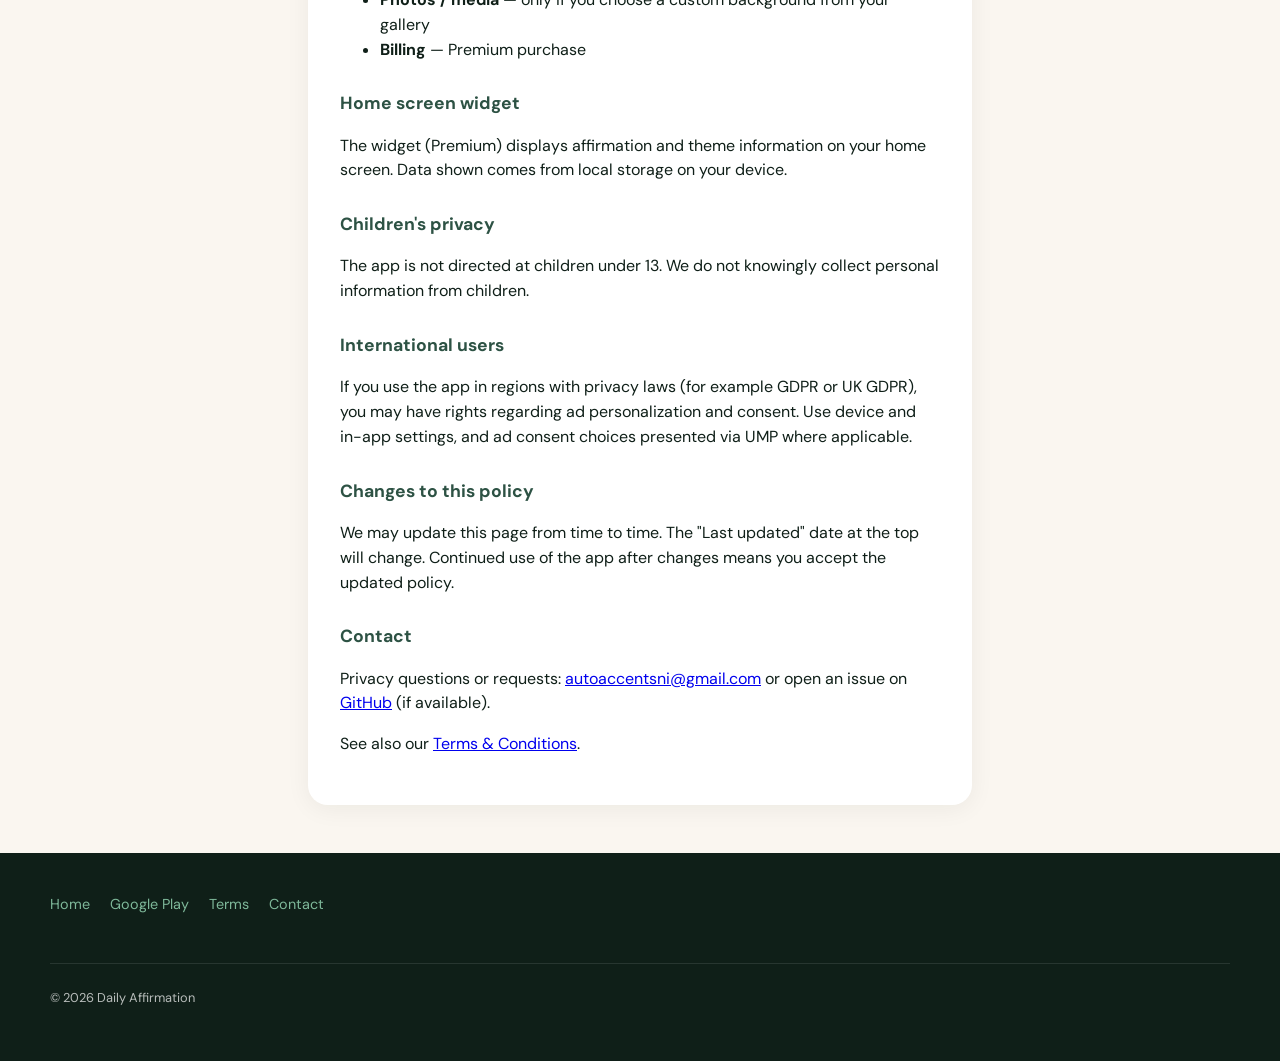
==== commit 211dc423: "Update Daily Affirmation site and legal pages" ====
--- a/privacy-policy.html
+++ b/privacy-policy.html
@@ -13,7 +13,7 @@
       <a class="brand" href="index.html"><span class="brand-mark" aria-hidden="true"><svg width="22" height="22" viewBox="0 0 24 24" fill="none"><path d="M12 3C8 10 4 12 4 18a8 8 0 1016 0c0-6-4-8-8-15z" fill="#faf6f0"/></svg></span> Daily Affirmation</a>
       <nav>
         <a href="index.html">Home</a>
-        <a href="index.html#experience">Experience</a>
+        <a href="index.html#experience">Features</a>
         <a href="privacy-policy.html">Privacy</a>
         <a href="terms-and-conditions.html">Terms</a>
         <a class="nav-cta" href="https://play.google.com/store/apps/details?id=com.dailyaffirmation.app" target="_blank" rel="noopener noreferrer">Play Store</a>
--- a/styles.css
+++ b/styles.css
@@ -20,6 +20,9 @@
   --shadow: 0 24px 80px rgba(15, 31, 24, 0.12);
   --max: 1180px;
   --play: #0d0d0d;
+  --section-y: 2.25rem;
+  --section-y-lg: 2.75rem;
+  --block-gap: 1.25rem;
 }
 
 *, *::before, *::after { box-sizing: border-box; }
@@ -38,12 +41,38 @@
 .page-bg {
   position: fixed;
   inset: 0;
-  z-index: -1;
+  z-index: -2;
   background:
     radial-gradient(ellipse 80% 60% at 10% 0%, rgba(168, 212, 232, 0.45) 0%, transparent 55%),
     radial-gradient(ellipse 70% 50% at 90% 10%, rgba(244, 196, 168, 0.4) 0%, transparent 50%),
     radial-gradient(ellipse 60% 40% at 50% 100%, rgba(126, 184, 154, 0.35) 0%, transparent 55%),
     var(--cream);
+}
+
+.page-bg-photos {
+  position: fixed;
+  inset: 0;
+  z-index: -1;
+  pointer-events: none;
+  overflow: hidden;
+}
+
+.page-bg-photos img {
+  position: absolute;
+  border-radius: 24px;
+  object-fit: cover;
+  opacity: 0.22;
+  filter: saturate(1.1) blur(0.5px);
+  box-shadow: 0 20px 60px rgba(15, 31, 24, 0.08);
+}
+
+.page-bg-photos img:nth-child(1) { width: 200px; height: 140px; top: 12%; left: -4%; transform: rotate(-8deg); }
+.page-bg-photos img:nth-child(2) { width: 160px; height: 220px; top: 8%; right: 2%; transform: rotate(6deg); }
+.page-bg-photos img:nth-child(3) { width: 180px; height: 120px; bottom: 18%; left: 8%; transform: rotate(4deg); }
+.page-bg-photos img:nth-child(4) { width: 150px; height: 200px; bottom: 10%; right: -2%; transform: rotate(-5deg); }
+
+@media (max-width: 959px) {
+  .page-bg-photos img { opacity: 0.12; }
 }
 
 /* Header */
@@ -54,13 +83,15 @@
   right: 0;
   z-index: 200;
   padding: 0.75rem 1.25rem;
+  background: rgba(250, 246, 240, 0.92);
+  backdrop-filter: blur(12px);
+  box-shadow: 0 1px 0 rgba(15, 31, 24, 0.06);
   transition: background 0.3s, box-shadow 0.3s;
 }
 
 .site-header.is-scrolled {
-  background: rgba(250, 246, 240, 0.88);
-  backdrop-filter: blur(16px);
-  box-shadow: 0 1px 0 rgba(15, 31, 24, 0.06);
+  background: rgba(250, 246, 240, 0.96);
+  box-shadow: 0 1px 0 rgba(15, 31, 24, 0.08);
 }
 
 .site-header-inner {
@@ -127,7 +158,7 @@
 
 /* Hero */
 .hero {
-  padding: 7rem 1.25rem 4rem;
+  padding: 5.25rem 1.25rem 1.75rem;
   position: relative;
 }
 
@@ -136,7 +167,7 @@
   margin: 0 auto;
   display: grid;
   grid-template-columns: 1fr;
-  gap: 3rem;
+  gap: 1.75rem;
   align-items: center;
 }
 
@@ -145,6 +176,44 @@
 }
 
 .hero-copy { position: relative; z-index: 2; }
+
+.hero-eyebrow {
+  display: inline-flex;
+  align-items: center;
+  gap: 0.5rem;
+  padding: 0.4rem 0.9rem;
+  margin-bottom: 0.65rem;
+  border-radius: 999px;
+  background: rgba(255, 255, 255, 0.7);
+  border: 1px solid rgba(74, 124, 106, 0.2);
+  font-size: 0.68rem;
+  font-weight: 700;
+  letter-spacing: 0.1em;
+  text-transform: uppercase;
+  color: var(--sage-deep);
+}
+
+.hero-eyebrow-dot {
+  width: 6px;
+  height: 6px;
+  border-radius: 50%;
+  background: var(--mint);
+  animation: hero-pulse 2s ease-in-out infinite;
+}
+
+@keyframes hero-pulse {
+  0%, 100% { opacity: 1; transform: scale(1); }
+  50% { opacity: 0.5; transform: scale(0.85); }
+}
+
+.hero-tagline {
+  margin: 0 0 1rem;
+  font-size: 0.82rem;
+  font-weight: 600;
+  letter-spacing: 0.06em;
+  text-transform: uppercase;
+  color: var(--muted);
+}
 
 .pill-row {
   display: flex;
@@ -185,7 +254,38 @@
   font-size: 1.12rem;
   color: var(--muted);
   max-width: 28rem;
-  margin: 0 0 1.75rem;
+  margin: 0 0 1.25rem;
+}
+
+.hero-highlights {
+  list-style: none;
+  margin: 0 0 1.1rem;
+  padding: 0;
+  display: flex;
+  flex-direction: column;
+  gap: 0.55rem;
+  max-width: 26rem;
+}
+
+.hero-highlights li {
+  display: flex;
+  align-items: flex-start;
+  gap: 0.6rem;
+  font-size: 0.95rem;
+  font-weight: 500;
+  color: var(--ink-soft);
+}
+
+.hi-icon {
+  flex-shrink: 0;
+  width: 1.75rem;
+  height: 1.75rem;
+  display: grid;
+  place-items: center;
+  border-radius: 10px;
+  background: rgba(255, 255, 255, 0.75);
+  border: 1px solid rgba(74, 124, 106, 0.15);
+  font-size: 0.9rem;
 }
 
 .store-row {
@@ -229,7 +329,535 @@
 
 .link-arrow:hover { gap: 0.55rem; }
 
-/* Phone cluster */
+/* Hero device showcase */
+.hero-visual {
+  position: relative;
+  min-height: 0;
+  display: flex;
+  flex-direction: column;
+  align-items: center;
+  justify-content: center;
+  padding: 0.25rem 0 0.5rem;
+}
+
+.hero-orbit {
+  position: absolute;
+  inset: 0;
+  pointer-events: none;
+}
+
+.orbit-photo {
+  position: absolute;
+  border-radius: 18px;
+  object-fit: cover;
+  border: 3px solid #fff;
+  box-shadow: 0 12px 40px rgba(15, 31, 24, 0.18);
+}
+
+.orbit-a { top: 6%; left: 8%; transform: rotate(-12deg); }
+.orbit-b { top: 18%; right: 6%; transform: rotate(10deg); }
+.orbit-c { bottom: 22%; left: 4%; transform: rotate(8deg); }
+
+.device-frame {
+  border-radius: 36px;
+  padding: 10px;
+  background: linear-gradient(145deg, #2a2a2e, #0a0a0c);
+  box-shadow: var(--shadow), 0 0 0 1px rgba(255, 255, 255, 0.06) inset;
+}
+
+.device-frame img {
+  display: block;
+  width: min(260px, 52vw);
+  height: auto;
+  border-radius: 28px;
+}
+
+.device-frame-hero {
+  position: relative;
+  z-index: 3;
+}
+
+.device-frame-back {
+  position: absolute;
+  z-index: 1;
+  opacity: 0.55;
+  transform: translate(42%, 12%) scale(0.88) rotate(8deg);
+  filter: blur(0.3px);
+}
+
+.device-frame-back img {
+  width: min(200px, 40vw);
+}
+
+.device-frame-sm img {
+  width: min(168px, 36vw);
+}
+
+.hero-rating {
+  margin-top: 0.75rem;
+  display: flex;
+  flex-wrap: wrap;
+  align-items: center;
+  justify-content: center;
+  gap: 0.5rem 0.75rem;
+  font-size: 0.82rem;
+  font-weight: 600;
+  color: var(--muted);
+  padding: 0.5rem 1rem;
+  border-radius: 999px;
+  background: rgba(255, 255, 255, 0.65);
+  border: 1px solid rgba(15, 31, 24, 0.06);
+}
+
+.hero-rating .stars {
+  color: #c9a227;
+  letter-spacing: 0.08em;
+}
+
+@media (max-width: 959px) {
+  .device-frame-back { display: none; }
+  .orbit-b, .orbit-c { display: none; }
+  .hero-visual { min-height: auto; }
+}
+
+/* Hero stat band */
+.hero-band {
+  padding: 0 1.25rem 0.75rem;
+  margin-top: 0;
+}
+
+.hero-band-inner {
+  max-width: var(--max);
+  margin: 0 auto;
+  display: grid;
+  grid-template-columns: repeat(2, 1fr);
+  gap: 0.75rem;
+  padding: 1.25rem 1.5rem;
+  border-radius: var(--radius-lg);
+  background: rgba(255, 255, 255, 0.82);
+  border: 1px solid rgba(15, 31, 24, 0.06);
+  box-shadow: 0 12px 48px rgba(15, 31, 24, 0.08);
+  backdrop-filter: blur(12px);
+}
+
+@media (min-width: 768px) {
+  .hero-band-inner { grid-template-columns: repeat(4, 1fr); gap: 1rem; }
+}
+
+.band-stat {
+  text-align: center;
+  padding: 0.35rem 0.25rem;
+}
+
+.band-stat strong {
+  display: block;
+  font-family: var(--font-display);
+  font-size: 1.65rem;
+  color: var(--sage-deep);
+  line-height: 1.1;
+}
+
+.band-stat span {
+  font-size: 0.72rem;
+  font-weight: 600;
+  text-transform: uppercase;
+  letter-spacing: 0.05em;
+  color: var(--muted);
+}
+
+/* Trust strip (Lucky Tools / store listing tone) */
+.trust-strip {
+  padding: 0 1.25rem 0.75rem;
+}
+
+.trust-strip-inner {
+  max-width: var(--max);
+  margin: 0 auto;
+  display: flex;
+  flex-wrap: wrap;
+  justify-content: center;
+  gap: 0.5rem 0.65rem;
+  padding: 1rem 1.25rem;
+  border-radius: var(--radius-lg);
+  background: linear-gradient(135deg, rgba(45, 82, 68, 0.08), rgba(168, 212, 232, 0.12));
+  border: 1px solid rgba(15, 31, 24, 0.06);
+}
+
+.trust-pill {
+  font-size: 0.78rem;
+  font-weight: 500;
+  color: var(--ink-soft);
+  padding: 0.4rem 0.85rem;
+  border-radius: 999px;
+  background: rgba(255, 255, 255, 0.75);
+  border: 1px solid rgba(15, 31, 24, 0.05);
+}
+
+.trust-pill strong { color: var(--sage-deep); font-weight: 700; }
+
+/* Section labels (Wellness / Judith pattern) */
+.section-label {
+  margin: 0 0 0.5rem;
+  font-size: 0.72rem;
+  font-weight: 700;
+  letter-spacing: 0.14em;
+  text-transform: uppercase;
+  color: var(--sage);
+}
+
+.section-label-light { color: var(--mint); }
+
+.section-label-block {
+  text-align: center;
+  max-width: 36rem;
+  margin: 0 auto 1.35rem;
+}
+
+.section-label-title {
+  font-family: var(--font-display);
+  font-size: clamp(1.65rem, 3.5vw, 2.15rem);
+  margin: 0;
+  letter-spacing: -0.02em;
+}
+
+.section-head .section-label { margin-bottom: 0.65rem; }
+
+/* Value props (Play Store full description blocks) */
+.value-props {
+  padding: var(--section-y) 1.25rem;
+  background: #fff;
+  border-block: 1px solid rgba(15, 31, 24, 0.05);
+}
+
+.value-props-inner {
+  max-width: var(--max);
+  margin: 0 auto;
+}
+
+.value-grid {
+  display: grid;
+  grid-template-columns: 1fr;
+  gap: 1rem;
+}
+
+@media (min-width: 640px) {
+  .value-grid { grid-template-columns: repeat(2, 1fr); }
+}
+
+@media (min-width: 1024px) {
+  .value-grid { grid-template-columns: repeat(4, 1fr); }
+}
+
+.value-card {
+  background: var(--cream);
+  border-radius: var(--radius-lg);
+  padding: 1.5rem 1.35rem;
+  border: 1px solid rgba(15, 31, 24, 0.06);
+  border-top: 3px solid var(--sage);
+  box-shadow: 0 6px 24px rgba(15, 31, 24, 0.04);
+  transition: transform 0.25s ease, box-shadow 0.25s ease;
+}
+
+.value-card:hover {
+  transform: translateY(-3px);
+  box-shadow: 0 12px 36px rgba(15, 31, 24, 0.08);
+}
+
+.value-card-accent {
+  background: linear-gradient(160deg, #e8f4f0 0%, #faf6f0 100%);
+  border-top-color: var(--sage-deep);
+}
+
+.value-card-tag {
+  display: inline-block;
+  font-size: 0.65rem;
+  font-weight: 700;
+  letter-spacing: 0.1em;
+  text-transform: uppercase;
+  color: var(--sage-deep);
+  margin-bottom: 0.5rem;
+}
+
+.value-card h3 {
+  font-family: var(--font-display);
+  font-size: 1.15rem;
+  margin: 0 0 0.75rem;
+}
+
+.value-card ul {
+  margin: 0;
+  padding-left: 1.1rem;
+  font-size: 0.88rem;
+  color: var(--muted);
+  line-height: 1.55;
+}
+
+.value-card li { margin-bottom: 0.35rem; }
+
+/* Dark showcase band (Roll & Flip / Rainfall Pro energy) */
+.showcase-band {
+  padding: 3.5rem 1.25rem;
+  background: linear-gradient(155deg, #0f1f18 0%, #1a3328 45%, #2d5244 100%);
+  color: #fff;
+  position: relative;
+  overflow: hidden;
+}
+
+.showcase-band::before {
+  content: "";
+  position: absolute;
+  width: 50%;
+  height: 100%;
+  top: 0;
+  right: 0;
+  background: radial-gradient(ellipse at 80% 40%, rgba(126, 184, 154, 0.25), transparent 60%);
+  pointer-events: none;
+}
+
+.showcase-band-inner {
+  max-width: var(--max);
+  margin: 0 auto;
+  display: grid;
+  grid-template-columns: 1fr;
+  gap: 2.5rem;
+  align-items: center;
+  position: relative;
+  z-index: 1;
+}
+
+@media (min-width: 900px) {
+  .showcase-band-inner { grid-template-columns: 1fr 1fr; }
+}
+
+.showcase-copy h2 {
+  font-family: var(--font-display);
+  font-size: clamp(1.5rem, 3vw, 2rem);
+  margin: 0 0 1rem;
+  line-height: 1.2;
+}
+
+.showcase-lead {
+  color: rgba(255, 255, 255, 0.78);
+  margin: 0 0 1.25rem;
+  font-size: 1rem;
+  line-height: 1.6;
+  max-width: 28rem;
+}
+
+.showcase-lead strong { color: #b8e8d0; }
+
+.showcase-bullets {
+  margin: 0 0 1.5rem;
+  padding-left: 1.15rem;
+  color: rgba(255, 255, 255, 0.72);
+  font-size: 0.92rem;
+}
+
+.showcase-bullets li { margin-bottom: 0.4rem; }
+
+.link-arrow-light {
+  color: #b8e8d0 !important;
+}
+
+.link-arrow-light:hover { color: #fff !important; }
+
+.showcase-phones {
+  position: relative;
+  min-height: 280px;
+  display: flex;
+  justify-content: center;
+  align-items: center;
+}
+
+.showcase-phone-main { position: relative; z-index: 2; }
+
+.showcase-phone-side {
+  position: absolute;
+  right: 0;
+  top: 12%;
+  z-index: 1;
+  opacity: 0.65;
+  transform: scale(0.88) rotate(6deg);
+}
+
+@media (max-width: 899px) {
+  .showcase-phone-side { display: none; }
+}
+
+/* Free vs Premium */
+.compare-section {
+  padding: var(--section-y-lg) 1.25rem;
+  background: linear-gradient(180deg, rgba(255, 255, 255, 0.6), var(--cream));
+}
+
+.compare-inner {
+  max-width: 52rem;
+  margin: 0 auto;
+  text-align: center;
+}
+
+.compare-title {
+  font-family: var(--font-display);
+  font-size: clamp(1.5rem, 3vw, 2rem);
+  margin: 0 0 1.25rem;
+}
+
+.compare-grid {
+  display: grid;
+  grid-template-columns: 1fr;
+  gap: 1.25rem;
+  text-align: left;
+}
+
+@media (min-width: 640px) {
+  .compare-grid { grid-template-columns: 1fr 1fr; }
+}
+
+.compare-col {
+  background: #fff;
+  border-radius: var(--radius-lg);
+  padding: 1.75rem 1.5rem;
+  border: 1px solid rgba(15, 31, 24, 0.08);
+  box-shadow: 0 8px 28px rgba(15, 31, 24, 0.05);
+}
+
+.compare-col h3 {
+  font-family: var(--font-display);
+  font-size: 1.35rem;
+  margin: 0 0 1rem;
+  padding-bottom: 0.75rem;
+  border-bottom: 1px dashed rgba(15, 31, 24, 0.1);
+}
+
+.compare-free h3 { color: var(--ink-soft); }
+.compare-premium {
+  border-color: rgba(74, 124, 106, 0.35);
+  background: linear-gradient(180deg, #fff 0%, #f0f8f4 100%);
+}
+
+.compare-premium h3 { color: var(--sage-deep); }
+
+.compare-col ul {
+  margin: 0;
+  padding-left: 1.15rem;
+  font-size: 0.92rem;
+  color: var(--muted);
+  line-height: 1.6;
+}
+
+.compare-col li { margin-bottom: 0.45rem; }
+
+/* Photo ribbon */
+.photo-ribbon {
+  overflow: hidden;
+  margin: 0 0 2.5rem;
+  padding: 0.75rem 0;
+  background: linear-gradient(90deg, rgba(45, 82, 68, 0.06), rgba(168, 212, 232, 0.12), rgba(45, 82, 68, 0.06));
+  border-block: 1px solid rgba(15, 31, 24, 0.05);
+}
+
+.photo-ribbon-track {
+  display: flex;
+  gap: 0.65rem;
+  width: max-content;
+  animation: ribbon-scroll 45s linear infinite;
+}
+
+@media (prefers-reduced-motion: reduce) {
+  .photo-ribbon-track { animation: none; flex-wrap: wrap; justify-content: center; width: 100%; padding: 0 1rem; }
+}
+
+@keyframes ribbon-scroll {
+  0% { transform: translateX(0); }
+  100% { transform: translateX(-50%); }
+}
+
+.photo-ribbon-track img {
+  width: 140px;
+  height: 88px;
+  object-fit: cover;
+  border-radius: 14px;
+  flex-shrink: 0;
+  border: 2px solid #fff;
+  box-shadow: 0 6px 24px rgba(15, 31, 24, 0.12);
+}
+
+/* How it feels */
+.steps-section {
+  padding: var(--section-y) 1.25rem;
+  background: linear-gradient(180deg, rgba(255, 255, 255, 0.5) 0%, transparent 100%);
+}
+
+.steps-inner {
+  max-width: var(--max);
+  margin: 0 auto;
+  text-align: center;
+}
+
+.steps-kicker {
+  margin: 0 0 0.5rem;
+  font-size: 0.75rem;
+  font-weight: 700;
+  text-transform: uppercase;
+  letter-spacing: 0.12em;
+  color: var(--sage);
+}
+
+.steps-title {
+  font-family: var(--font-display);
+  font-size: clamp(1.65rem, 3.5vw, 2.15rem);
+  margin: 0 0 1.25rem;
+  letter-spacing: -0.02em;
+}
+
+.steps-grid {
+  display: grid;
+  grid-template-columns: 1fr;
+  gap: 1rem;
+  text-align: left;
+}
+
+@media (min-width: 768px) {
+  .steps-grid { grid-template-columns: repeat(3, 1fr); gap: 1.25rem; }
+}
+
+.step-card {
+  background: #fff;
+  border-radius: var(--radius-lg);
+  padding: 1.75rem 1.5rem;
+  border: 1px solid rgba(15, 31, 24, 0.06);
+  box-shadow: 0 8px 32px rgba(15, 31, 24, 0.06);
+  position: relative;
+}
+
+.step-num {
+  display: inline-flex;
+  align-items: center;
+  justify-content: center;
+  width: 2.25rem;
+  height: 2.25rem;
+  border-radius: 12px;
+  background: linear-gradient(135deg, var(--sage), #6aab8a);
+  color: #fff;
+  font-weight: 700;
+  font-size: 0.95rem;
+  margin-bottom: 1rem;
+}
+
+.step-card h3 {
+  font-family: var(--font-display);
+  font-size: 1.2rem;
+  margin: 0 0 0.5rem;
+}
+
+.step-card p {
+  margin: 0;
+  font-size: 0.92rem;
+  color: var(--muted);
+  line-height: 1.55;
+}
+
+/* Phone cluster (legacy) */
 .phone-stage {
   position: relative;
   min-height: 420px;
@@ -403,7 +1031,7 @@
 /* Marquee */
 .marquee-wrap {
   overflow: hidden;
-  padding: 1.25rem 0;
+  padding: 0.75rem 0;
   border-block: 1px solid rgba(15, 31, 24, 0.06);
   background: rgba(255, 255, 255, 0.4);
 }
@@ -437,12 +1065,12 @@
 
 /* Sections */
 .section {
-  padding: 5rem 1.25rem;
+  padding: var(--section-y-lg) 1.25rem;
 }
 
 .section-head {
   max-width: 36rem;
-  margin: 0 auto 3rem;
+  margin: 0 auto 1.5rem;
   text-align: center;
 }
 
@@ -465,7 +1093,7 @@
   margin: 0 auto;
   display: grid;
   grid-template-columns: repeat(12, 1fr);
-  gap: 1rem;
+  gap: 0.75rem;
 }
 
 .bento-card {
@@ -502,7 +1130,7 @@
   margin: 0;
   font-size: 0.95rem;
   color: var(--ink-soft);
-  opacity: 0.9;
+  opacity: 1;
   position: relative;
   z-index: 1;
   max-width: 28rem;
@@ -562,8 +1190,19 @@
 .card-paid {
   background: linear-gradient(135deg, #1a2830 0%, #2d4a42 45%, #4a7c6a 100%);
   color: #fff;
-  min-height: 240px;
+  min-height: 200px;
   justify-content: flex-end;
+}
+
+.card-paid-text {
+  min-height: 180px;
+  justify-content: flex-end;
+}
+
+.bento-icon-left {
+  top: 1.25rem;
+  left: 1.25rem;
+  right: auto;
 }
 
 .card-paid h3 { color: #fff; }
@@ -606,7 +1245,7 @@
   margin: 0 auto;
   display: grid;
   grid-template-columns: 1fr;
-  gap: 2rem;
+  gap: 1rem;
   align-items: center;
 }
 
@@ -621,6 +1260,38 @@
   box-shadow: var(--shadow);
   border: 1px solid rgba(15, 31, 24, 0.05);
 }
+
+.strip-panel-visual { padding: 1.5rem; }
+
+.strip-phone-row {
+  display: flex;
+  flex-direction: column;
+  align-items: center;
+  gap: 1.5rem;
+}
+
+@media (min-width: 700px) {
+  .strip-phone-row {
+    flex-direction: row;
+    align-items: center;
+    gap: 2rem;
+  }
+}
+
+.strip-copy h2 {
+  font-family: var(--font-display);
+  margin: 0 0 0.5rem;
+  font-size: 1.5rem;
+}
+
+.strip-copy p {
+  color: var(--muted);
+  margin: 0;
+  font-size: 0.98rem;
+  line-height: 1.55;
+}
+
+.strip-copy .swatches { margin-top: 1.25rem; }
 
 .swatches {
   display: flex;
@@ -646,7 +1317,7 @@
   border-radius: var(--radius-lg);
   max-width: var(--max);
   margin: 0 auto;
-  padding: 3rem 2rem;
+  padding: 2rem 1.5rem;
   position: relative;
   overflow: hidden;
 }
@@ -711,13 +1382,43 @@
 
 .play-badge.light:hover { color: var(--ink); }
 
+.premium-visual {
+  display: flex;
+  flex-direction: column;
+  align-items: center;
+  gap: 1.5rem;
+}
+
+.premium-visual-cta-only {
+  justify-content: center;
+  min-height: 0;
+  padding-top: 0.5rem;
+}
+
+.premium-shot-grid {
+  display: grid;
+  grid-template-columns: repeat(2, 1fr);
+  gap: 0.65rem;
+  width: 100%;
+  max-width: 280px;
+}
+
+.premium-shot-grid img {
+  width: 100%;
+  aspect-ratio: 9 / 16;
+  object-fit: cover;
+  border-radius: 16px;
+  border: 2px solid rgba(255, 255, 255, 0.2);
+  box-shadow: 0 8px 28px rgba(0, 0, 0, 0.35);
+}
+
 /* Stats */
 .stats-row {
   display: grid;
   grid-template-columns: repeat(3, 1fr);
-  gap: 1rem;
+  gap: 0.75rem;
   max-width: var(--max);
-  margin: 0 auto 3rem;
+  margin: 0 auto 1.5rem;
   text-align: center;
 }
 
@@ -727,12 +1428,20 @@
 
 @media (min-width: 720px) {
   .stats-row-4 { grid-template-columns: repeat(4, 1fr); }
+}
+
+.stats-cards .stat-card {
+  background: #fff;
+  border-radius: var(--radius);
+  padding: 1.35rem 1rem;
+  border: 1px solid rgba(15, 31, 24, 0.06);
+  box-shadow: 0 6px 24px rgba(15, 31, 24, 0.05);
 }
 
 /* Screenshot gallery (#experience) */
 .screenshot-gallery {
   max-width: var(--max);
-  margin: 3.5rem auto 0;
+  margin: 1.5rem auto 0;
   padding: 0 0.25rem;
 }
 
@@ -746,7 +1455,7 @@
 .gallery-lead {
   text-align: center;
   color: var(--muted);
-  margin: 0 0 1.75rem;
+  margin: 0 0 1rem;
   font-size: 1rem;
 }
 
@@ -808,7 +1517,29 @@
 /* CTA */
 .cta-final {
   text-align: center;
-  padding: 4rem 1.25rem 5rem;
+  padding: var(--section-y-lg) 1.25rem 2.5rem;
+}
+
+.cta-chips {
+  display: flex;
+  flex-wrap: wrap;
+  justify-content: center;
+  gap: 0.5rem;
+  margin-bottom: 0.85rem;
+  max-width: 36rem;
+  margin-left: auto;
+  margin-right: auto;
+}
+
+.cta-chips span {
+  font-size: 0.78rem;
+  font-weight: 600;
+  padding: 0.45rem 0.9rem;
+  border-radius: 999px;
+  background: #fff;
+  color: var(--ink-soft);
+  border: 1px solid rgba(15, 31, 24, 0.08);
+  box-shadow: 0 2px 12px rgba(15, 31, 24, 0.04);
 }
 
 .cta-final h2 {
@@ -818,19 +1549,27 @@
 }
 
 /* Reveal */
+/* Content must stay readable even if site.js fails — reveal is optional polish only */
 [data-reveal] {
-  opacity: 0;
-  transform: translateY(28px);
-  transition: opacity 0.7s ease, transform 0.7s cubic-bezier(0.22, 1, 0.36, 1);
-}
-
-[data-reveal].is-visible {
   opacity: 1;
-  transform: translateY(0);
-}
-
-[data-reveal-delay="1"] { transition-delay: 0.1s; }
-[data-reveal-delay="2"] { transition-delay: 0.2s; }
+  transform: none;
+}
+
+@media (prefers-reduced-motion: no-preference) {
+  html.js-reveal-ready [data-reveal] {
+    opacity: 0;
+    transform: translateY(20px);
+    transition: opacity 0.6s ease, transform 0.6s cubic-bezier(0.22, 1, 0.36, 1);
+  }
+
+  html.js-reveal-ready [data-reveal].is-visible {
+    opacity: 1;
+    transform: translateY(0);
+  }
+
+  html.js-reveal-ready [data-reveal-delay="1"] { transition-delay: 0.08s; }
+  html.js-reveal-ready [data-reveal-delay="2"] { transition-delay: 0.16s; }
+}
 
 /* Legal pages */
 main.legal {
@@ -868,4 +1607,173 @@
 
 .site-footer a { color: var(--mint); text-decoration: none; }
 .footer-links { display: flex; flex-wrap: wrap; gap: 1.25rem; }
-.footer-copy { width: 100%; margin-top: 1.5rem; padding-top: 1.5rem; border-top: 1px solid rgba(255,255,255,0.1); font-size: 0.8rem; }+.footer-copy { width: 100%; margin-top: 1.5rem; padding-top: 1.5rem; border-top: 1px solid rgba(255,255,255,0.1); font-size: 0.8rem; }
+
+/* —— Compact landing (index) —— */
+.landing-compact main { padding-top: 4rem; }
+
+.lc-wrap {
+  max-width: var(--max);
+  margin: 0 auto;
+  padding-left: 1.25rem;
+  padding-right: 1.25rem;
+}
+
+.lc-hero {
+  padding: 1.5rem 0 2rem;
+}
+
+.lc-hero-grid {
+  display: grid;
+  grid-template-columns: 1fr;
+  gap: 1.75rem;
+  align-items: center;
+}
+
+@media (min-width: 840px) {
+  .lc-hero-grid { grid-template-columns: 1fr 0.9fr; }
+}
+
+.lc-hero-copy h1 {
+  font-family: var(--font-display);
+  font-size: clamp(2rem, 4.5vw, 2.75rem);
+  line-height: 1.1;
+  margin: 0 0 0.85rem;
+  color: var(--ink);
+}
+
+.lc-hero-copy h1 em {
+  font-style: italic;
+  color: var(--sage);
+  font-weight: 500;
+}
+
+.lc-lead {
+  margin: 0 0 1.25rem;
+  color: var(--muted);
+  font-size: 1.02rem;
+  max-width: 34rem;
+  line-height: 1.55;
+}
+
+.lc-fine {
+  margin: 0.85rem 0 0;
+  font-size: 0.78rem;
+  color: var(--muted);
+}
+
+.lc-hero-phone { display: flex; justify-content: center; }
+
+.lc-section {
+  padding: 2rem 0;
+  border-top: 1px solid rgba(15, 31, 24, 0.06);
+}
+
+.lc-h2 {
+  font-family: var(--font-display);
+  font-size: 1.45rem;
+  margin: 0 0 1rem;
+  color: var(--ink);
+}
+
+.lc-h2-light { color: #fff; }
+
+.lc-features {
+  margin: 0 0 1.5rem;
+  padding: 0;
+  list-style: none;
+  font-size: 0.95rem;
+  color: var(--ink-soft);
+  line-height: 1.55;
+}
+
+.lc-features li {
+  padding: 0.45rem 0;
+  border-bottom: 1px solid rgba(15, 31, 24, 0.05);
+}
+
+.lc-features li:last-child { border-bottom: none; }
+
+.lc-tag {
+  font-size: 0.65rem;
+  font-weight: 700;
+  text-transform: uppercase;
+  letter-spacing: 0.06em;
+  padding: 0.12rem 0.4rem;
+  border-radius: 4px;
+  background: rgba(74, 124, 106, 0.15);
+  color: var(--sage-deep);
+  vertical-align: middle;
+}
+
+.lc-shots {
+  display: flex;
+  gap: 1rem;
+  justify-content: center;
+  flex-wrap: wrap;
+}
+
+.lc-shots figure {
+  margin: 0;
+  text-align: center;
+}
+
+.lc-shots figcaption {
+  margin-top: 0.4rem;
+  font-size: 0.72rem;
+  font-weight: 600;
+  color: var(--muted);
+  text-transform: uppercase;
+  letter-spacing: 0.05em;
+}
+
+.lc-premium {
+  background: linear-gradient(165deg, #0f1f18, #1a3328);
+  border-top: none;
+}
+
+.lc-premium .compare-grid {
+  max-width: 40rem;
+  margin: 0 auto;
+}
+
+.lc-premium .compare-col {
+  background: rgba(255, 255, 255, 0.08);
+  border-color: rgba(255, 255, 255, 0.12);
+}
+
+.lc-premium .compare-free h3,
+.lc-premium .compare-premium h3 {
+  color: #fff;
+  border-bottom-color: rgba(255, 255, 255, 0.12);
+}
+
+.lc-premium .compare-col ul {
+  color: rgba(255, 255, 255, 0.82);
+}
+
+.lc-premium .compare-premium {
+  background: rgba(255, 255, 255, 0.12);
+  border-color: rgba(126, 184, 154, 0.35);
+}
+
+.lc-cta {
+  padding: 2rem 0 2.5rem;
+  text-align: center;
+}
+
+.lc-cta-title {
+  font-family: var(--font-display);
+  font-size: 1.35rem;
+  margin: 0 0 1rem;
+  color: var(--ink);
+}
+
+.lc-contact {
+  margin: 1rem 0 0;
+  font-size: 0.9rem;
+}
+
+.lc-contact a { color: var(--sage-deep); }
+
+.landing-compact .site-footer { padding: 1.75rem 1.25rem; }
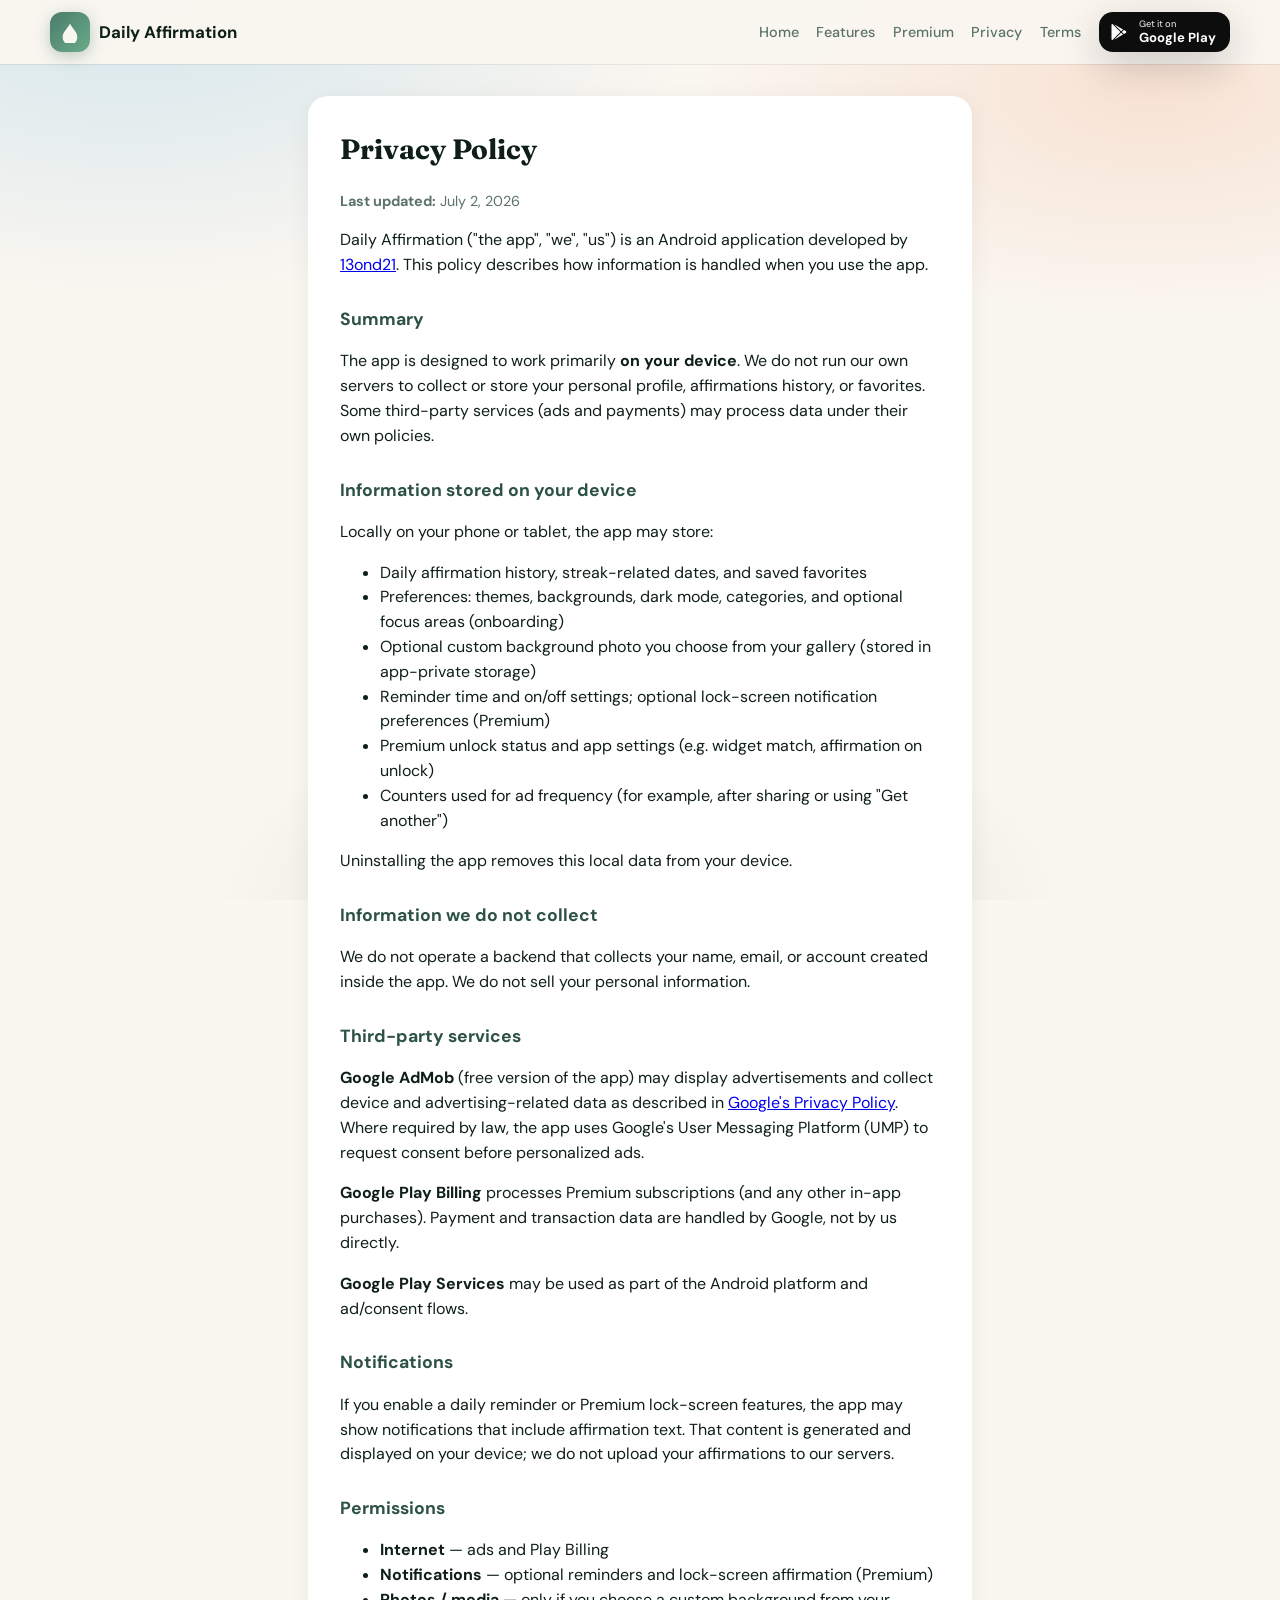
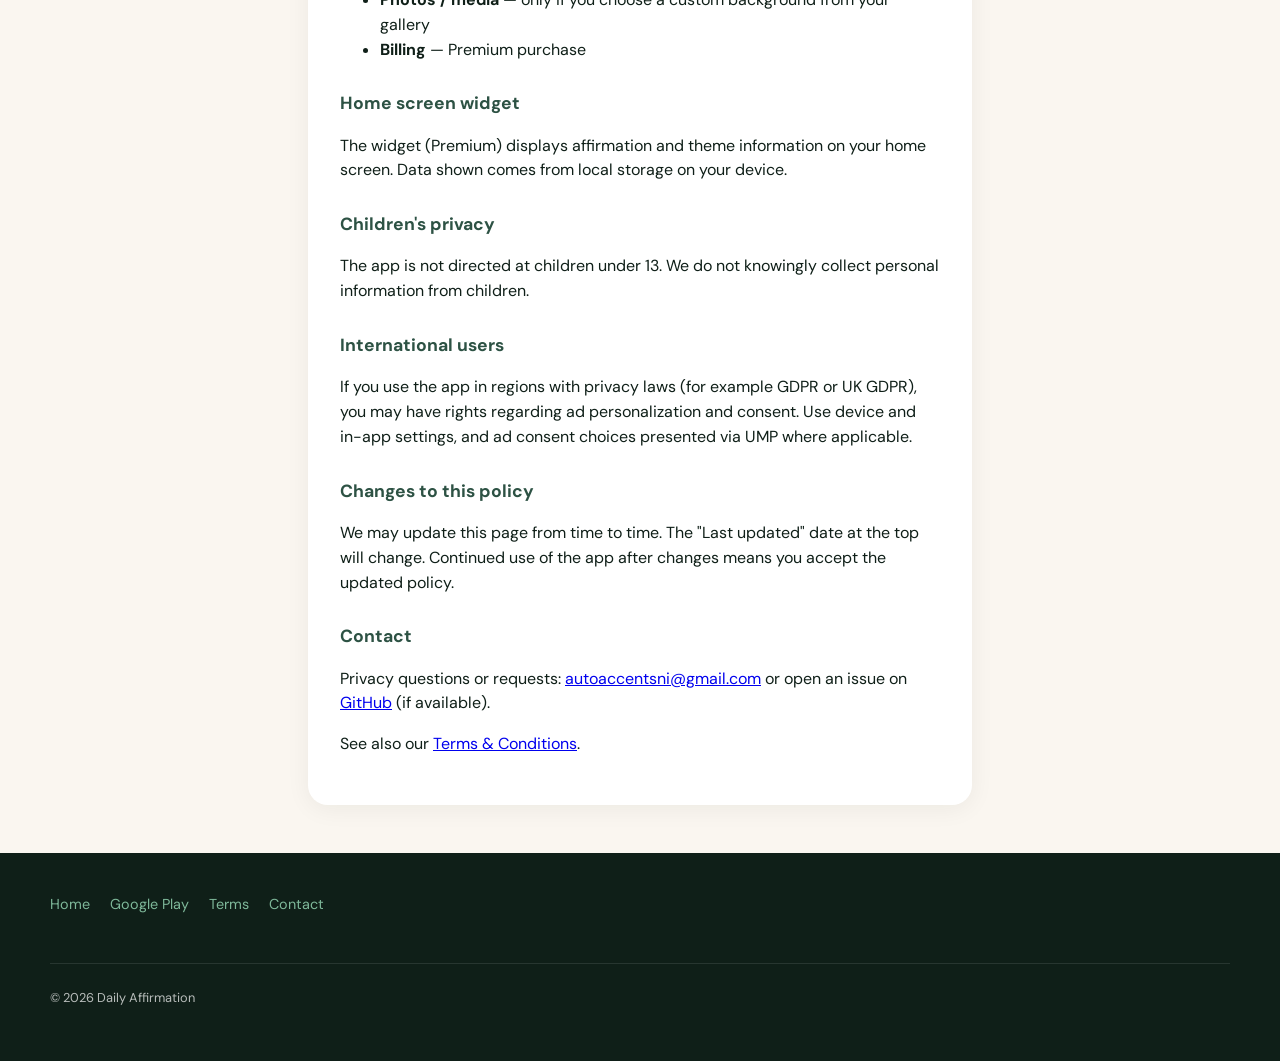
==== commit 08c39721: "Update Daily Affirmation site and legal pages" ====
--- a/privacy-policy.html
+++ b/privacy-policy.html
@@ -14,9 +14,13 @@
       <nav>
         <a href="index.html">Home</a>
         <a href="index.html#experience">Features</a>
+        <a href="index.html#premium">Premium</a>
         <a href="privacy-policy.html">Privacy</a>
         <a href="terms-and-conditions.html">Terms</a>
-        <a class="nav-cta" href="https://play.google.com/store/apps/details?id=com.dailyaffirmation.app" target="_blank" rel="noopener noreferrer">Play Store</a>
+        <a class="nav-play play-badge" href="https://play.google.com/store/apps/details?id=com.dailyaffirmation.app" target="_blank" rel="noopener noreferrer" aria-label="Get Daily Affirmation on Google Play">
+          <svg width="20" height="20" viewBox="0 0 24 24" fill="currentColor" aria-hidden="true"><path d="M3 20.5V3.5C3 2.91 3.34 2.39 3.84 2.15L13.69 12L3.84 21.85C3.34 21.6 3 21.09 3 20.5ZM16.81 15.12L6.05 21.34L14.54 12.85L16.81 15.12ZM20.16 10.81C20.5 11.08 20.75 11.5 20.75 12C20.75 12.5 20.53 12.9 20.18 13.18L17.89 14.5L15.39 12L17.89 9.5L20.16 10.81ZM6.05 2.66L16.81 8.88L14.54 11.15L6.05 2.66Z"/></svg>
+          <span class="play-badge-text"><small>Get it on</small><strong>Google Play</strong></span>
+        </a>
       </nav>
     </div>
   </header>
--- a/styles.css
+++ b/styles.css
@@ -152,8 +152,27 @@
 
 .nav-cta:hover { transform: translateY(-1px); color: #fff !important; }
 
+/* Compact Google Play badge in header */
+.nav-play {
+  flex-shrink: 0;
+  padding: 0.45rem 0.85rem 0.45rem 0.65rem !important;
+  border-radius: 12px;
+  box-shadow: 0 8px 24px rgba(0, 0, 0, 0.18);
+}
+
+.nav-play .play-badge-text small { font-size: 0.58rem; }
+.nav-play .play-badge-text strong { font-size: 0.82rem; }
+
+nav .nav-play {
+  color: #fff !important;
+}
+
+nav .nav-play:hover {
+  color: #fff !important;
+}
+
 @media (max-width: 720px) {
-  nav a:not(.nav-cta) { display: none; }
+  nav a:not(.nav-cta):not(.nav-play) { display: none; }
 }
 
 /* Hero */
@@ -1776,4 +1795,332 @@
 
 .lc-contact a { color: var(--sage-deep); }
 
-.landing-compact .site-footer { padding: 1.75rem 1.25rem; }+.landing-compact .site-footer { padding: 1.75rem 1.25rem; }
+
+/* —— Phone shots: crop tall PNGs (no endless scroll in frame) —— */
+.shot-device {
+  border-radius: 32px;
+  padding: 8px;
+  background: linear-gradient(155deg, #3a3a40 0%, #121214 55%, #0a0a0c 100%);
+  box-shadow:
+    0 28px 70px rgba(15, 31, 24, 0.22),
+    0 0 0 1px rgba(255, 255, 255, 0.07) inset,
+    0 2px 0 rgba(255, 255, 255, 0.04) inset;
+}
+
+.shot-device-hero {
+  transition: transform 0.45s cubic-bezier(0.22, 1, 0.36, 1);
+}
+
+@media (min-width: 840px) {
+  .shot-device-hero {
+    transform: perspective(900px) rotateY(-4deg);
+  }
+
+  .shot-device-hero:hover {
+    transform: perspective(900px) rotateY(0deg) translateY(-4px);
+  }
+}
+
+.shot-device-sm {
+  padding: 6px;
+  border-radius: 26px;
+}
+
+.shot-viewport {
+  overflow: hidden;
+  border-radius: 24px;
+  background: #0f1f18;
+  position: relative;
+}
+
+.shot-device-sm .shot-viewport {
+  border-radius: 20px;
+}
+
+/* Fixed window: show top of screen (affirmation UI), hide excess wallpaper */
+.shot-viewport-hero {
+  width: min(280px, 72vw);
+  aspect-ratio: 9 / 18.5;
+  max-height: min(520px, 58vh);
+}
+
+.shot-viewport-sm {
+  width: min(200px, 42vw);
+  aspect-ratio: 9 / 18.5;
+  max-height: 380px;
+}
+
+.shot-viewport img {
+  display: block;
+  width: 100%;
+  height: 100%;
+  object-fit: cover;
+  object-position: top center;
+}
+
+.lc-shot-featured .shot-device {
+  box-shadow:
+    0 32px 80px rgba(45, 82, 68, 0.28),
+    0 0 0 1px rgba(126, 184, 154, 0.25) inset;
+}
+
+/* —— Premium compact landing polish —— */
+.lc-badge {
+  display: inline-block;
+  margin: 0 0 0.75rem;
+  padding: 0.35rem 0.75rem;
+  font-size: 0.72rem;
+  font-weight: 700;
+  letter-spacing: 0.06em;
+  text-transform: uppercase;
+  color: var(--sage-deep);
+  background: linear-gradient(135deg, rgba(255, 255, 255, 0.9), rgba(126, 184, 154, 0.2));
+  border: 1px solid rgba(74, 124, 106, 0.2);
+  border-radius: 999px;
+}
+
+.lc-hero-cta {
+  margin-bottom: 1.25rem;
+}
+
+.play-badge-lg {
+  padding: 0.85rem 1.5rem 0.85rem 1.15rem;
+  border-radius: 16px;
+}
+
+.play-badge-lg .play-badge-text strong {
+  font-size: 1.15rem;
+}
+
+.lc-stats {
+  display: grid;
+  grid-template-columns: repeat(4, 1fr);
+  gap: 0.5rem 0.75rem;
+  margin: 0;
+  padding: 1rem 0 0;
+  border-top: 1px solid rgba(15, 31, 24, 0.08);
+  max-width: 28rem;
+}
+
+.lc-stats div {
+  text-align: left;
+}
+
+.lc-stats dt {
+  margin: 0;
+  font-family: var(--font-display);
+  font-size: 1.35rem;
+  font-weight: 700;
+  color: var(--sage-deep);
+  line-height: 1.1;
+}
+
+.lc-stats dd {
+  margin: 0.15rem 0 0;
+  font-size: 0.68rem;
+  font-weight: 600;
+  text-transform: uppercase;
+  letter-spacing: 0.04em;
+  color: var(--muted);
+}
+
+@media (max-width: 420px) {
+  .lc-stats { grid-template-columns: repeat(2, 1fr); }
+}
+
+.lc-proof {
+  padding: 0.65rem 0;
+  background: linear-gradient(90deg, rgba(74, 124, 106, 0.08), rgba(168, 212, 232, 0.12), rgba(74, 124, 106, 0.08));
+  border-block: 1px solid rgba(15, 31, 24, 0.05);
+}
+
+.lc-proof-inner {
+  display: flex;
+  flex-wrap: wrap;
+  align-items: center;
+  justify-content: center;
+  gap: 0.5rem 0.65rem;
+  font-size: 0.8rem;
+  font-weight: 600;
+  color: var(--ink-soft);
+}
+
+.lc-proof-inner span:nth-child(2n) {
+  color: rgba(92, 115, 105, 0.45);
+  font-weight: 400;
+}
+
+.lc-section-head {
+  text-align: center;
+  max-width: 36rem;
+  margin: 0 auto 1.5rem;
+}
+
+.lc-kicker {
+  margin: 0 0 0.35rem;
+  font-size: 0.72rem;
+  font-weight: 700;
+  letter-spacing: 0.1em;
+  text-transform: uppercase;
+  color: var(--sage);
+}
+
+.lc-kicker-light { color: var(--mint); }
+
+.lc-sub {
+  margin: 0;
+  font-size: 0.98rem;
+  color: var(--muted);
+  line-height: 1.55;
+}
+
+.lc-cards {
+  display: grid;
+  grid-template-columns: 1fr;
+  gap: 0.85rem;
+  margin-bottom: 1.75rem;
+}
+
+@media (min-width: 640px) {
+  .lc-cards { grid-template-columns: repeat(2, 1fr); }
+}
+
+@media (min-width: 960px) {
+  .lc-cards { grid-template-columns: repeat(4, 1fr); }
+}
+
+.lc-card {
+  padding: 1.15rem 1.2rem;
+  border-radius: var(--radius);
+  background: rgba(255, 255, 255, 0.78);
+  border: 1px solid rgba(15, 31, 24, 0.06);
+  box-shadow: 0 10px 32px rgba(15, 31, 24, 0.05);
+  transition: transform 0.25s ease, box-shadow 0.25s ease;
+}
+
+.lc-card:hover {
+  transform: translateY(-3px);
+  box-shadow: 0 16px 40px rgba(15, 31, 24, 0.08);
+}
+
+.lc-card h3 {
+  margin: 0 0 0.4rem;
+  font-size: 1rem;
+  font-weight: 700;
+  color: var(--ink);
+}
+
+.lc-card p {
+  margin: 0;
+  font-size: 0.88rem;
+  color: var(--muted);
+  line-height: 1.5;
+}
+
+.lc-card-accent {
+  background: linear-gradient(145deg, rgba(240, 248, 244, 0.95), rgba(255, 255, 255, 0.85));
+  border-color: rgba(74, 124, 106, 0.22);
+}
+
+.lc-shots {
+  margin-bottom: 1.5rem;
+}
+
+.lc-shot-featured figcaption {
+  color: var(--sage-deep);
+}
+
+.lc-quote {
+  margin: 0;
+  padding: 1.35rem 1.5rem;
+  text-align: center;
+  border-radius: var(--radius-lg);
+  background: linear-gradient(135deg, rgba(255, 255, 255, 0.85), rgba(200, 184, 232, 0.15));
+  border: 1px solid rgba(15, 31, 24, 0.06);
+  box-shadow: 0 12px 36px rgba(15, 31, 24, 0.06);
+}
+
+.lc-quote p {
+  margin: 0;
+  font-family: var(--font-display);
+  font-size: 1.1rem;
+  font-style: italic;
+  color: var(--ink-soft);
+  line-height: 1.5;
+}
+
+.lc-quote footer {
+  margin-top: 0.65rem;
+  font-size: 0.75rem;
+  font-weight: 600;
+  text-transform: uppercase;
+  letter-spacing: 0.06em;
+  color: var(--muted);
+  font-style: normal;
+}
+
+.lc-section-head-light .lc-h2-light {
+  margin-bottom: 0.5rem;
+}
+
+.lc-plans {
+  margin-top: 0.5rem;
+}
+
+.lc-sub-light {
+  color: rgba(255, 255, 255, 0.78);
+}
+
+.lc-section-head-light .lc-sub-light {
+  margin-top: 0.5rem;
+}
+
+.lc-plan-tagline {
+  margin: -0.35rem 0 0.85rem;
+  font-size: 0.88rem;
+  font-weight: 500;
+  line-height: 1.4;
+}
+
+.lc-premium .lc-plan-tagline {
+  color: rgba(255, 255, 255, 0.65);
+}
+
+.lc-plan-period {
+  font-size: 0.72rem;
+  font-weight: 700;
+  text-transform: uppercase;
+  letter-spacing: 0.05em;
+  color: var(--mint);
+  vertical-align: middle;
+}
+
+.lc-premium .compare-col li strong {
+  color: #fff;
+  font-weight: 700;
+}
+
+.lc-cta-inner {
+  padding: 1.5rem 1.25rem 0;
+  border-radius: var(--radius-lg);
+  background: linear-gradient(180deg, rgba(255, 255, 255, 0.5), transparent);
+}
+
+.lc-cta-sub {
+  margin: 0 0 1.15rem;
+  color: var(--muted);
+  font-size: 0.95rem;
+}
+
+.landing-compact .lc-hero {
+  padding-top: 2rem;
+  padding-bottom: 2.25rem;
+}
+
+@media (min-width: 840px) {
+  .landing-compact .lc-hero {
+    padding-top: 2.5rem;
+    padding-bottom: 2.5rem;
+  }
+}
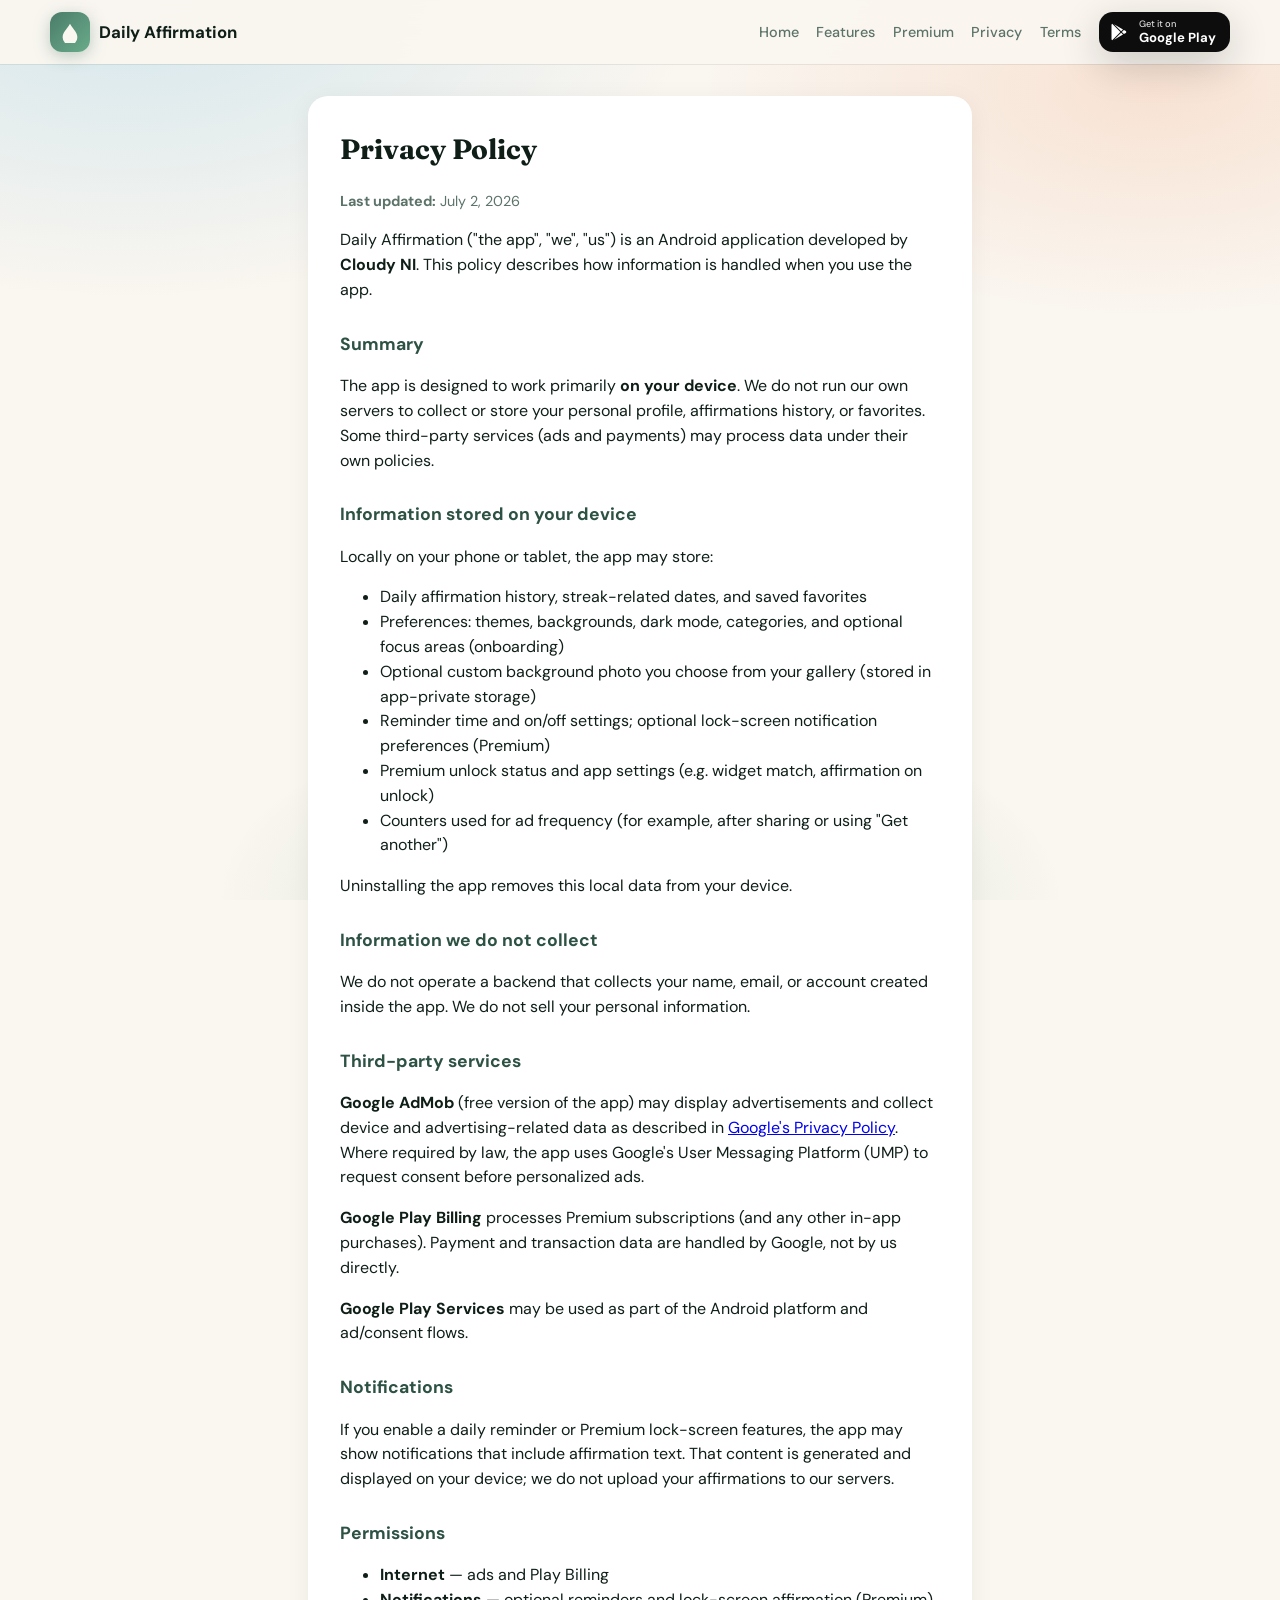
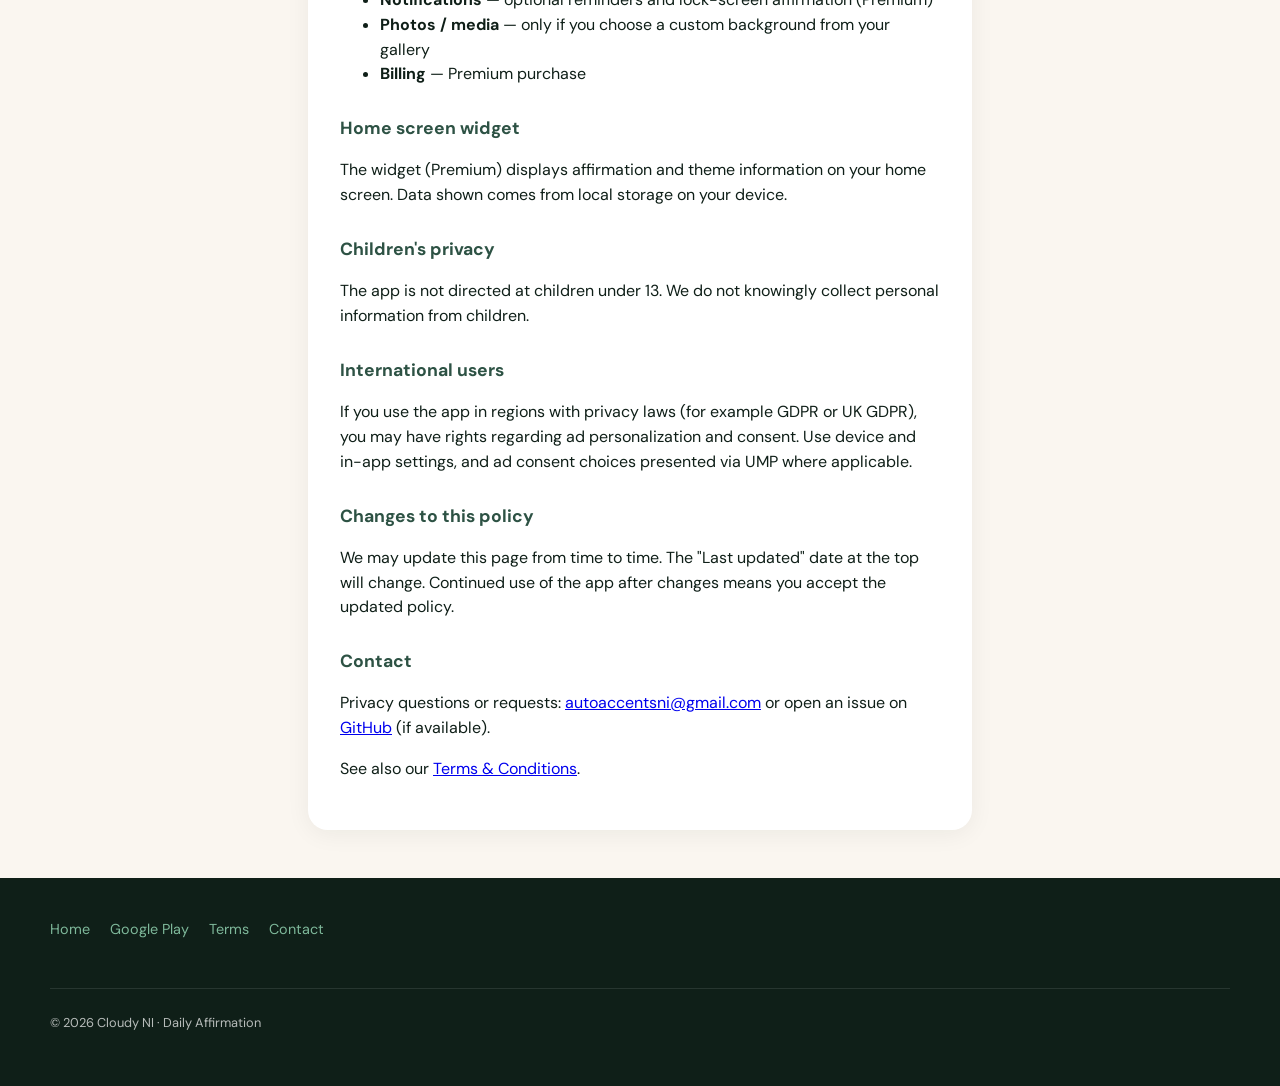
==== commit 7dd4c83e: "Update Daily Affirmation site and legal pages" ====
--- a/privacy-policy.html
+++ b/privacy-policy.html
@@ -30,7 +30,7 @@
       <p class="meta"><strong>Last updated:</strong> July 2, 2026</p>
       <p>
         Daily Affirmation (&quot;the app&quot;, &quot;we&quot;, &quot;us&quot;) is an Android application developed by
-        <a href="https://github.com/13ond21">13ond21</a>. This policy describes how information is handled when you use the app.
+        <strong>Cloudy NI</strong>. This policy describes how information is handled when you use the app.
       </p>
 
       <h2>Summary</h2>
@@ -119,7 +119,7 @@
         <a href="terms-and-conditions.html">Terms</a>
         <a href="mailto:autoaccentsni@gmail.com">Contact</a>
       </div>
-      <p class="footer-copy">&copy; 2026 Daily Affirmation</p>
+      <p class="footer-copy">&copy; 2026 Cloudy NI · Daily Affirmation</p>
     </div>
   </footer>
 </body>
--- a/styles.css
+++ b/styles.css
@@ -1681,7 +1681,19 @@
   color: var(--muted);
 }
 
-.lc-hero-phone { display: flex; justify-content: center; }
+.lc-hero-phone {
+  display: flex;
+  justify-content: center;
+  max-width: 240px;
+  margin: 0 auto;
+}
+
+@media (min-width: 840px) {
+  .lc-hero-phone {
+    max-width: 260px;
+    margin: 0;
+  }
+}
 
 .lc-section {
   padding: 2rem 0;
@@ -1727,9 +1739,13 @@
 
 .lc-shots {
   display: flex;
-  gap: 1rem;
+  gap: 0.75rem 1rem;
   justify-content: center;
   flex-wrap: wrap;
+  align-items: flex-start;
+  max-width: 36rem;
+  margin-left: auto;
+  margin-right: auto;
 }
 
 .lc-shots figure {
@@ -1808,20 +1824,6 @@
     0 2px 0 rgba(255, 255, 255, 0.04) inset;
 }
 
-.shot-device-hero {
-  transition: transform 0.45s cubic-bezier(0.22, 1, 0.36, 1);
-}
-
-@media (min-width: 840px) {
-  .shot-device-hero {
-    transform: perspective(900px) rotateY(-4deg);
-  }
-
-  .shot-device-hero:hover {
-    transform: perspective(900px) rotateY(0deg) translateY(-4px);
-  }
-}
-
 .shot-device-sm {
   padding: 6px;
   border-radius: 26px;
@@ -1832,6 +1834,9 @@
   border-radius: 24px;
   background: #0f1f18;
   position: relative;
+  width: 100%;
+  max-width: 100%;
+  flex-shrink: 0;
 }
 
 .shot-device-sm .shot-viewport {
@@ -1839,22 +1844,66 @@
 }
 
 /* Fixed window: show top of screen (affirmation UI), hide excess wallpaper */
+.shot-device-hero {
+  width: 100%;
+  max-width: 200px;
+  transition: transform 0.45s cubic-bezier(0.22, 1, 0.36, 1);
+}
+
+@media (min-width: 840px) {
+  .shot-device-hero {
+    max-width: 232px;
+    transform: perspective(900px) rotateY(-4deg);
+  }
+
+  .shot-device-hero:hover {
+    transform: perspective(900px) rotateY(0deg) translateY(-4px);
+  }
+}
+
 .shot-viewport-hero {
-  width: min(280px, 72vw);
-  aspect-ratio: 9 / 18.5;
-  max-height: min(520px, 58vh);
+  width: 100%;
+  height: min(360px, 40vh);
+  max-height: 360px;
+}
+
+@media (min-width: 840px) {
+  .shot-viewport-hero {
+    height: 400px;
+    max-height: 400px;
+  }
+}
+
+.shot-device-sm {
+  width: 132px;
+  max-width: 28vw;
+}
+
+@media (min-width: 640px) {
+  .shot-device-sm {
+    width: 156px;
+    max-width: 156px;
+  }
 }
 
 .shot-viewport-sm {
-  width: min(200px, 42vw);
-  aspect-ratio: 9 / 18.5;
-  max-height: 380px;
+  width: 100%;
+  height: 240px;
+  max-height: 240px;
+}
+
+@media (min-width: 640px) {
+  .shot-viewport-sm {
+    height: 280px;
+    max-height: 280px;
+  }
 }
 
 .shot-viewport img {
   display: block;
   width: 100%;
   height: 100%;
+  max-width: 100%;
   object-fit: cover;
   object-position: top center;
 }
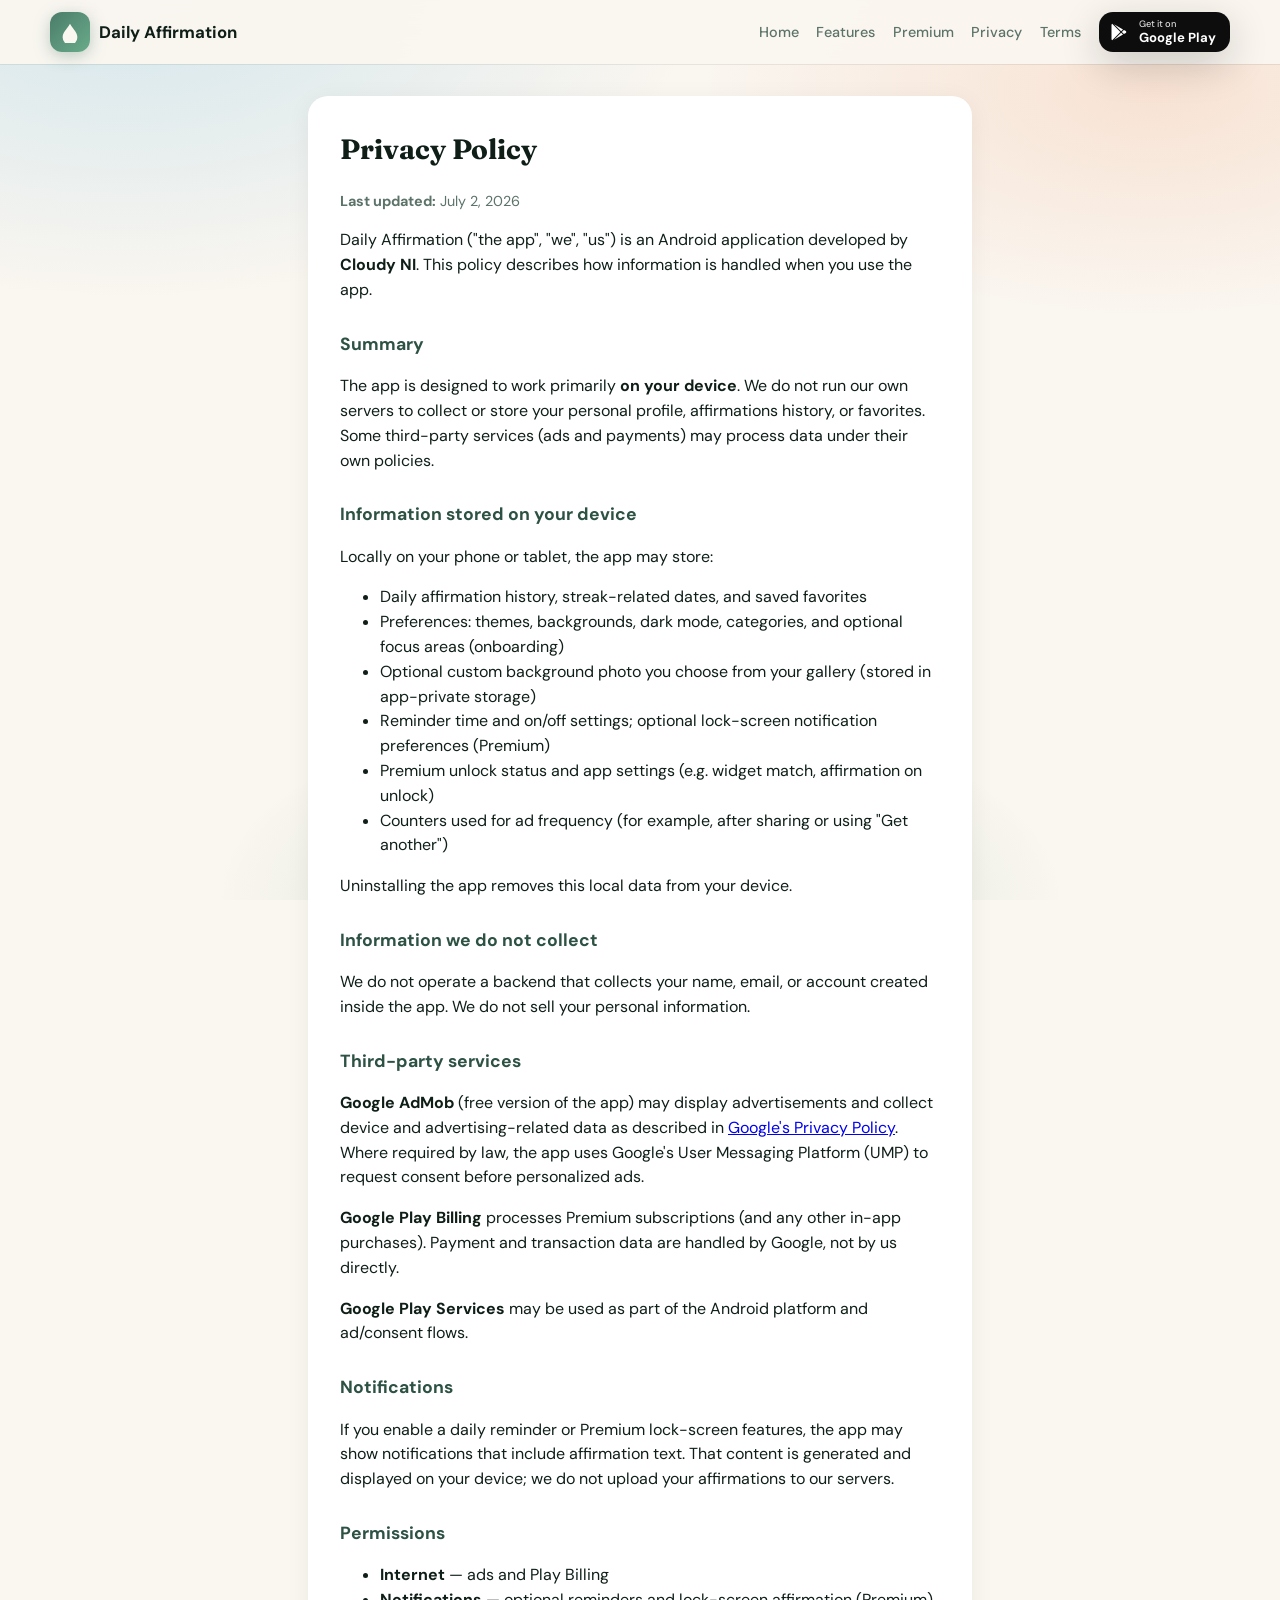
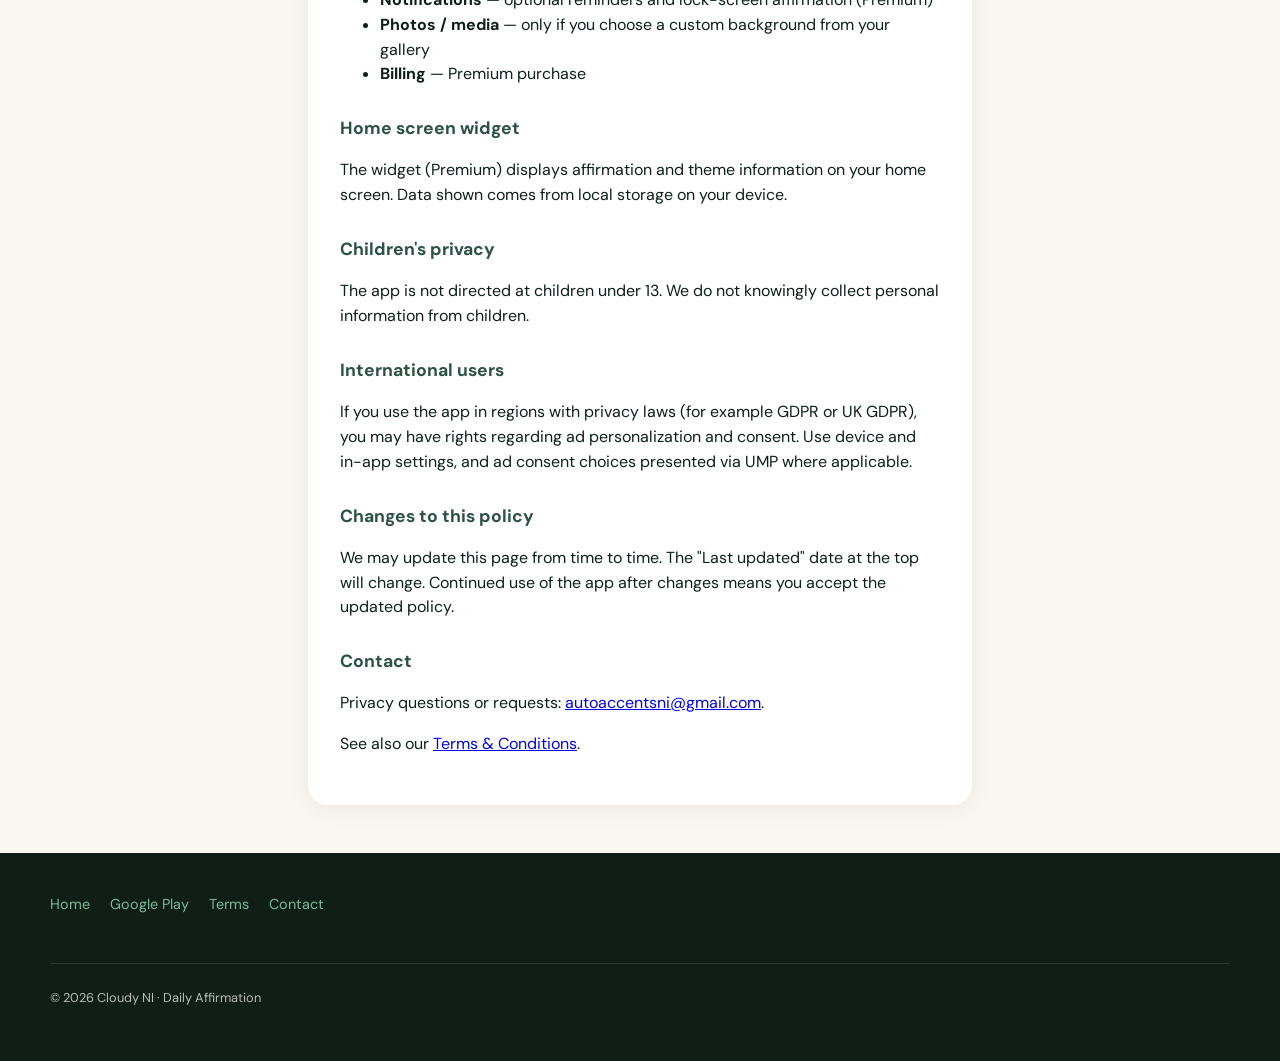
==== commit 22d9aba1: "Update Daily Affirmation site and legal pages" ====
--- a/privacy-policy.html
+++ b/privacy-policy.html
@@ -104,9 +104,7 @@
       <h2>Contact</h2>
       <p>
         Privacy questions or requests:
-        <a href="mailto:autoaccentsni@gmail.com">autoaccentsni@gmail.com</a>
-        or open an issue on
-        <a href="https://github.com/13ond21/daily-affirmation-legal/issues">GitHub</a> (if available).
+        <a href="mailto:autoaccentsni@gmail.com">autoaccentsni@gmail.com</a>.
       </p>
       <p>See also our <a href="terms-and-conditions.html">Terms &amp; Conditions</a>.</p>
     </div>
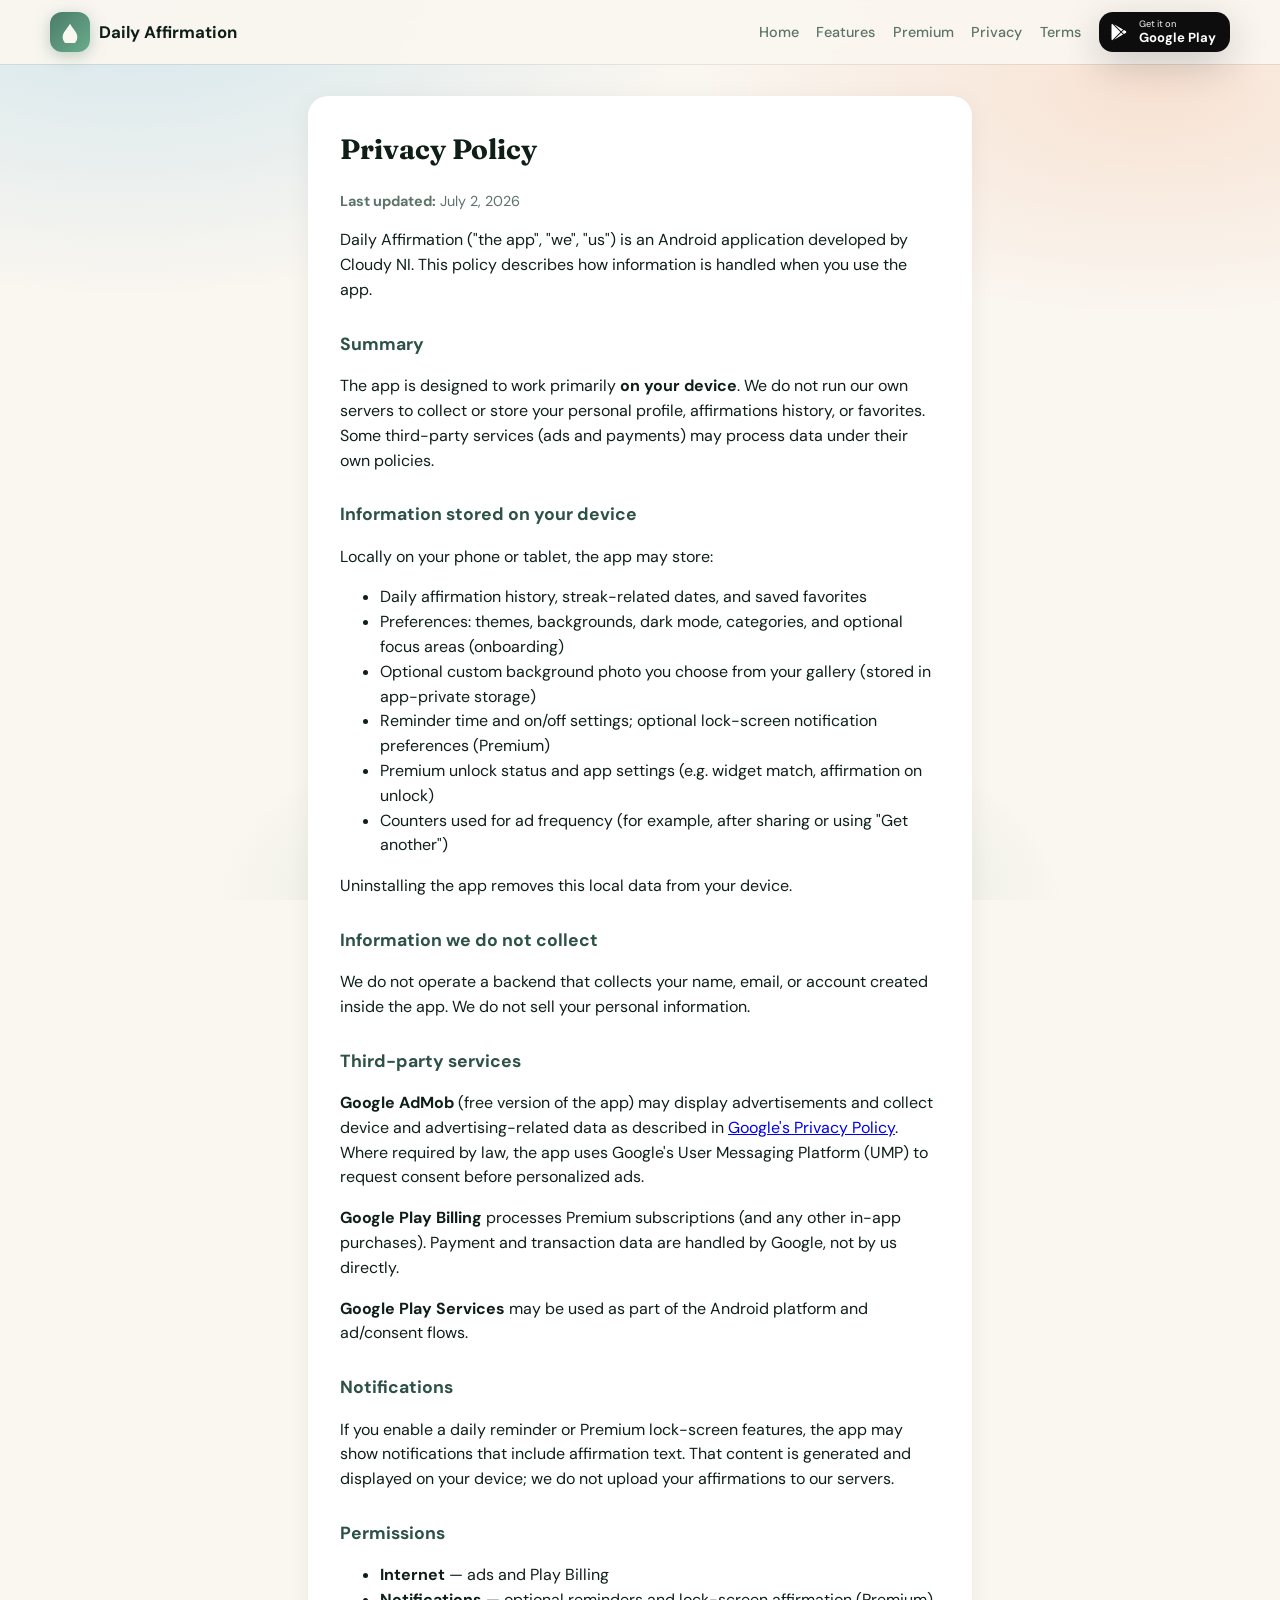
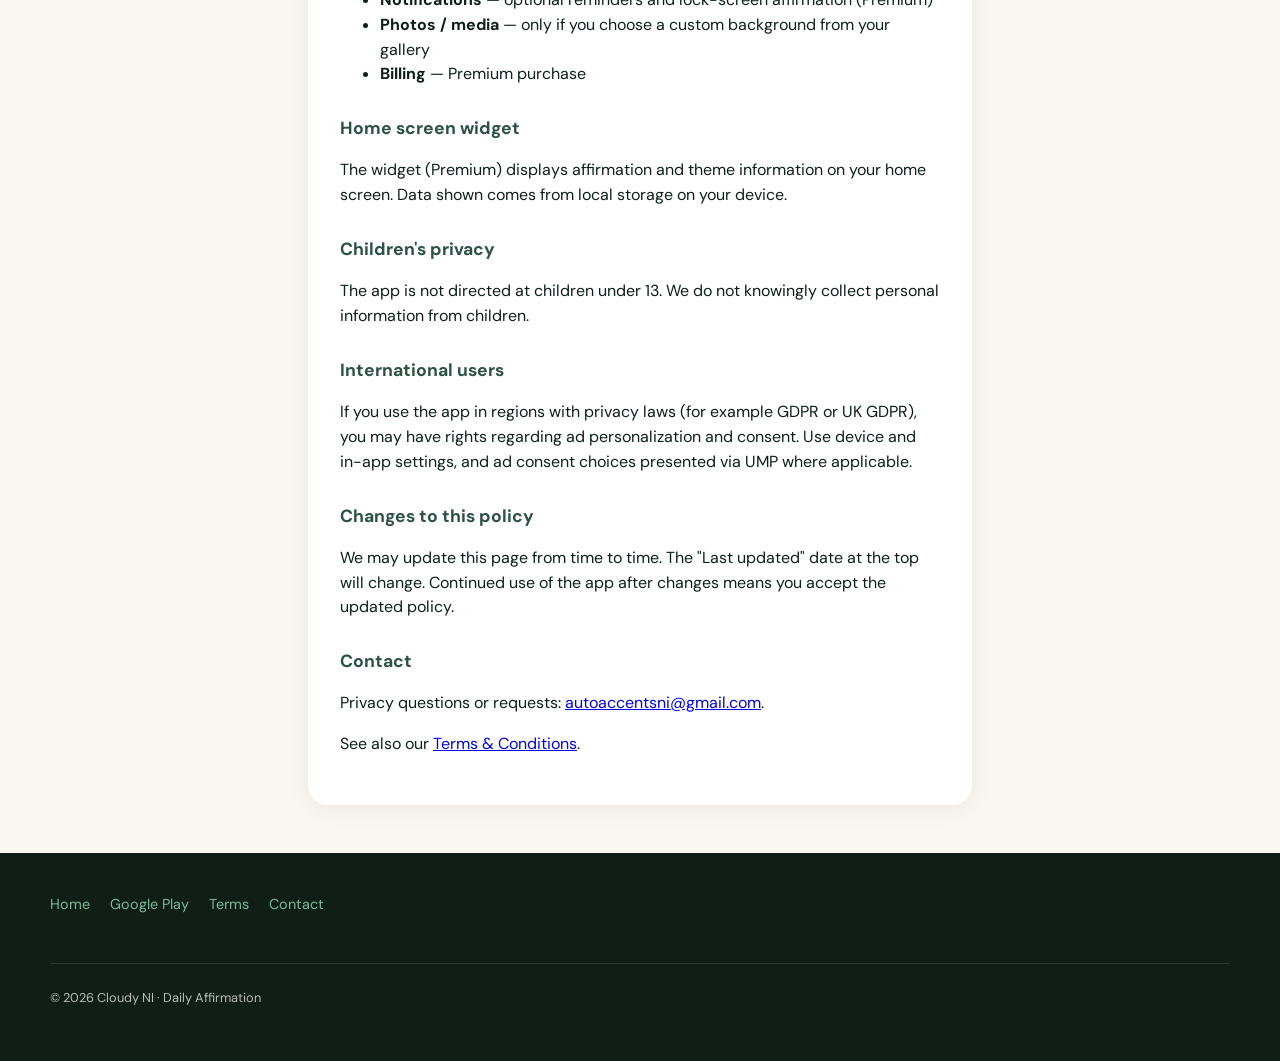
==== commit 1862bbc4: "Update Daily Affirmation site and legal pages" ====
--- a/privacy-policy.html
+++ b/privacy-policy.html
@@ -30,7 +30,7 @@
       <p class="meta"><strong>Last updated:</strong> July 2, 2026</p>
       <p>
         Daily Affirmation (&quot;the app&quot;, &quot;we&quot;, &quot;us&quot;) is an Android application developed by
-        <strong>Cloudy NI</strong>. This policy describes how information is handled when you use the app.
+        Cloudy NI. This policy describes how information is handled when you use the app.
       </p>
 
       <h2>Summary</h2>
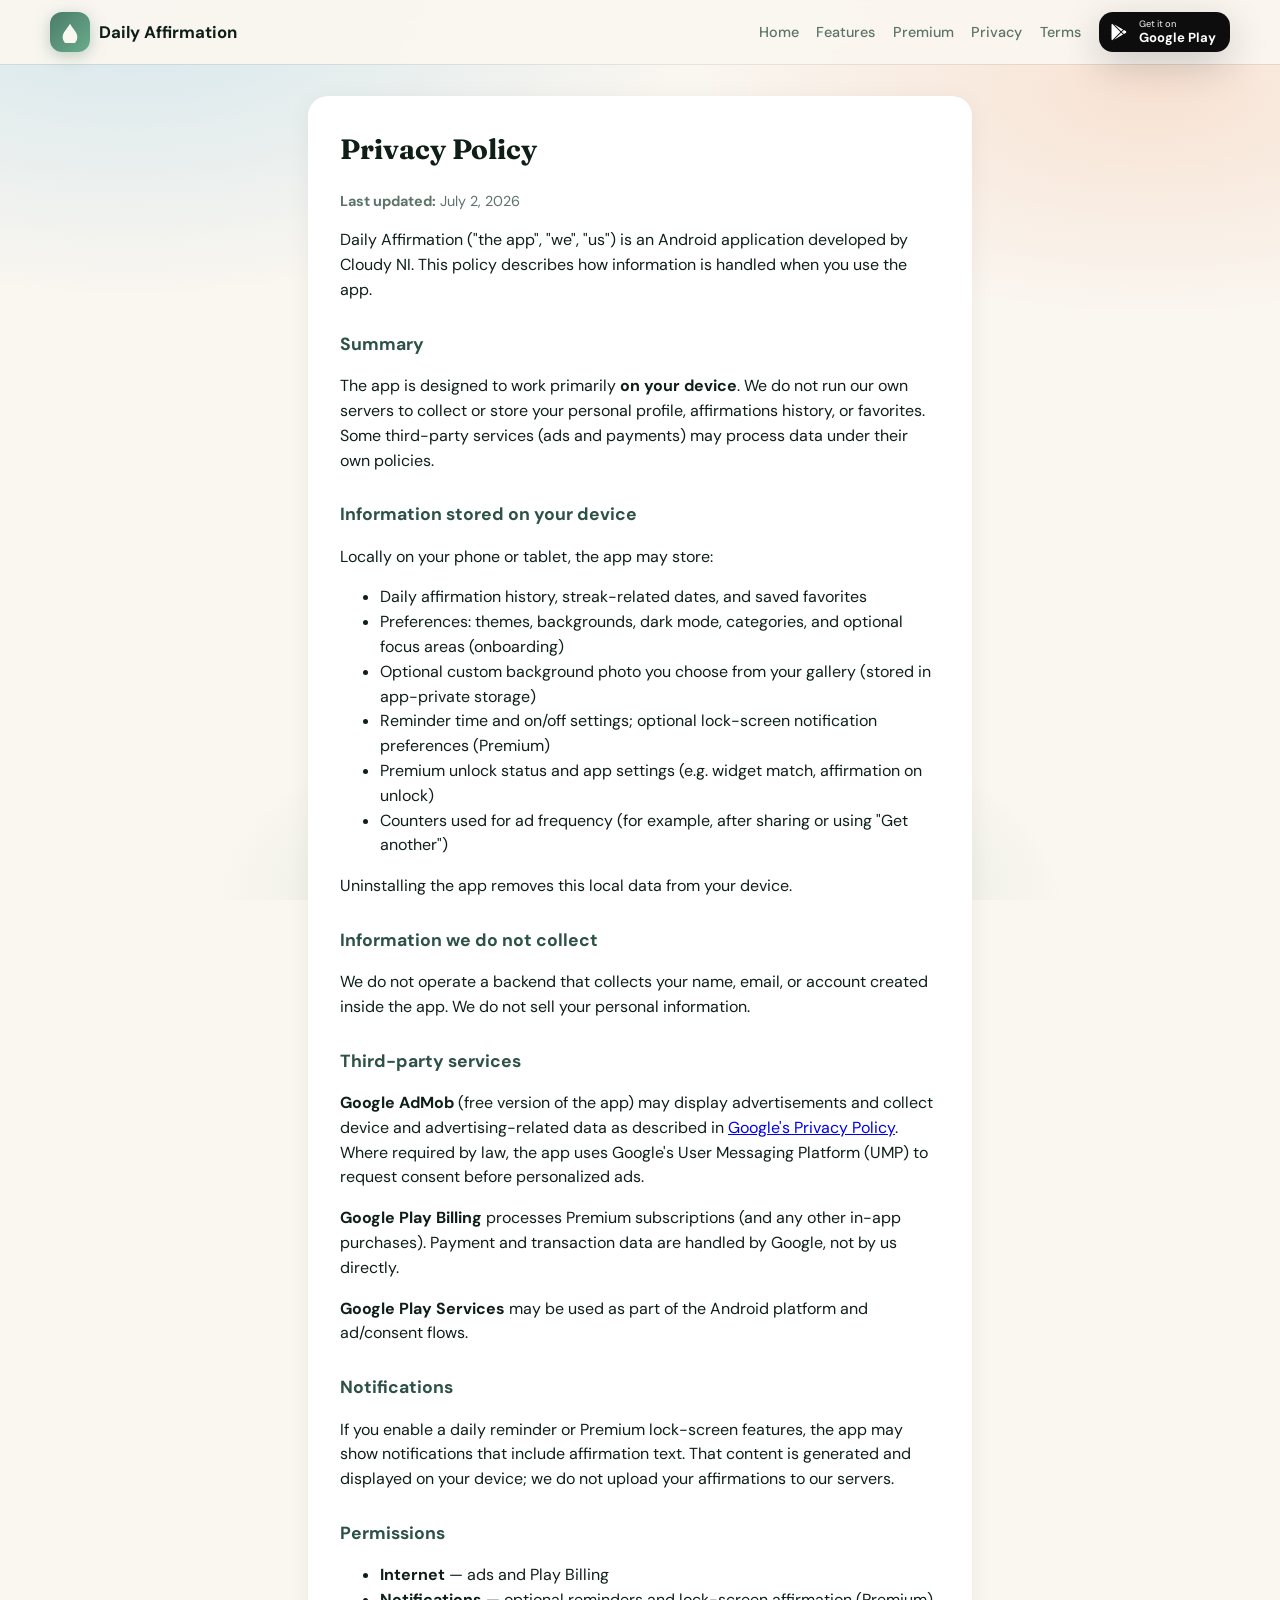
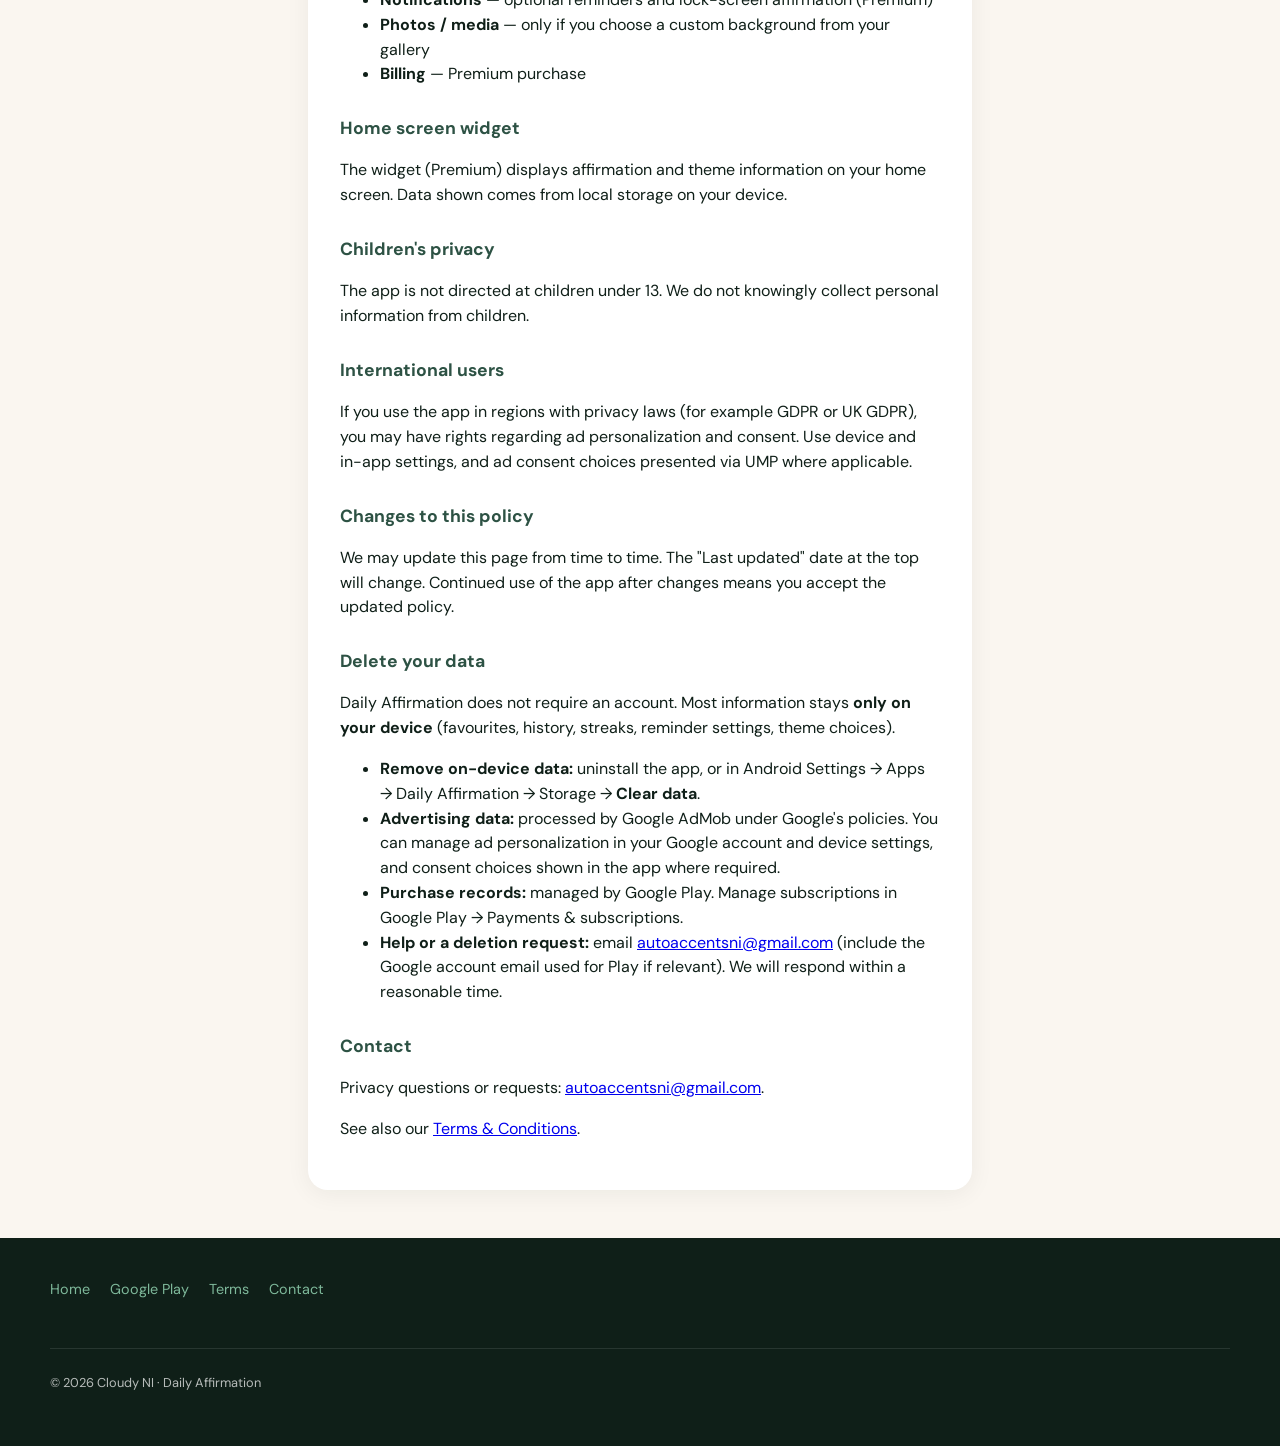
==== commit 25cc030f: "Update Daily Affirmation site and legal pages" ====
--- a/privacy-policy.html
+++ b/privacy-policy.html
@@ -101,6 +101,18 @@
         We may update this page from time to time. The &quot;Last updated&quot; date at the top will change. Continued use of the app after changes means you accept the updated policy.
       </p>
 
+      <h2 id="delete-data">Delete your data</h2>
+      <p>
+        Daily Affirmation does not require an account. Most information stays <strong>only on your device</strong> (favourites, history, streaks, reminder settings, theme choices).
+      </p>
+      <ul>
+        <li><strong>Remove on-device data:</strong> uninstall the app, or in Android Settings → Apps → Daily Affirmation → Storage → <strong>Clear data</strong>.</li>
+        <li><strong>Advertising data:</strong> processed by Google AdMob under Google&apos;s policies. You can manage ad personalization in your Google account and device settings, and consent choices shown in the app where required.</li>
+        <li><strong>Purchase records:</strong> managed by Google Play. Manage subscriptions in Google Play → Payments &amp; subscriptions.</li>
+        <li><strong>Help or a deletion request:</strong> email
+          <a href="mailto:autoaccentsni@gmail.com">autoaccentsni@gmail.com</a> (include the Google account email used for Play if relevant). We will respond within a reasonable time.</li>
+      </ul>
+
       <h2>Contact</h2>
       <p>
         Privacy questions or requests:
